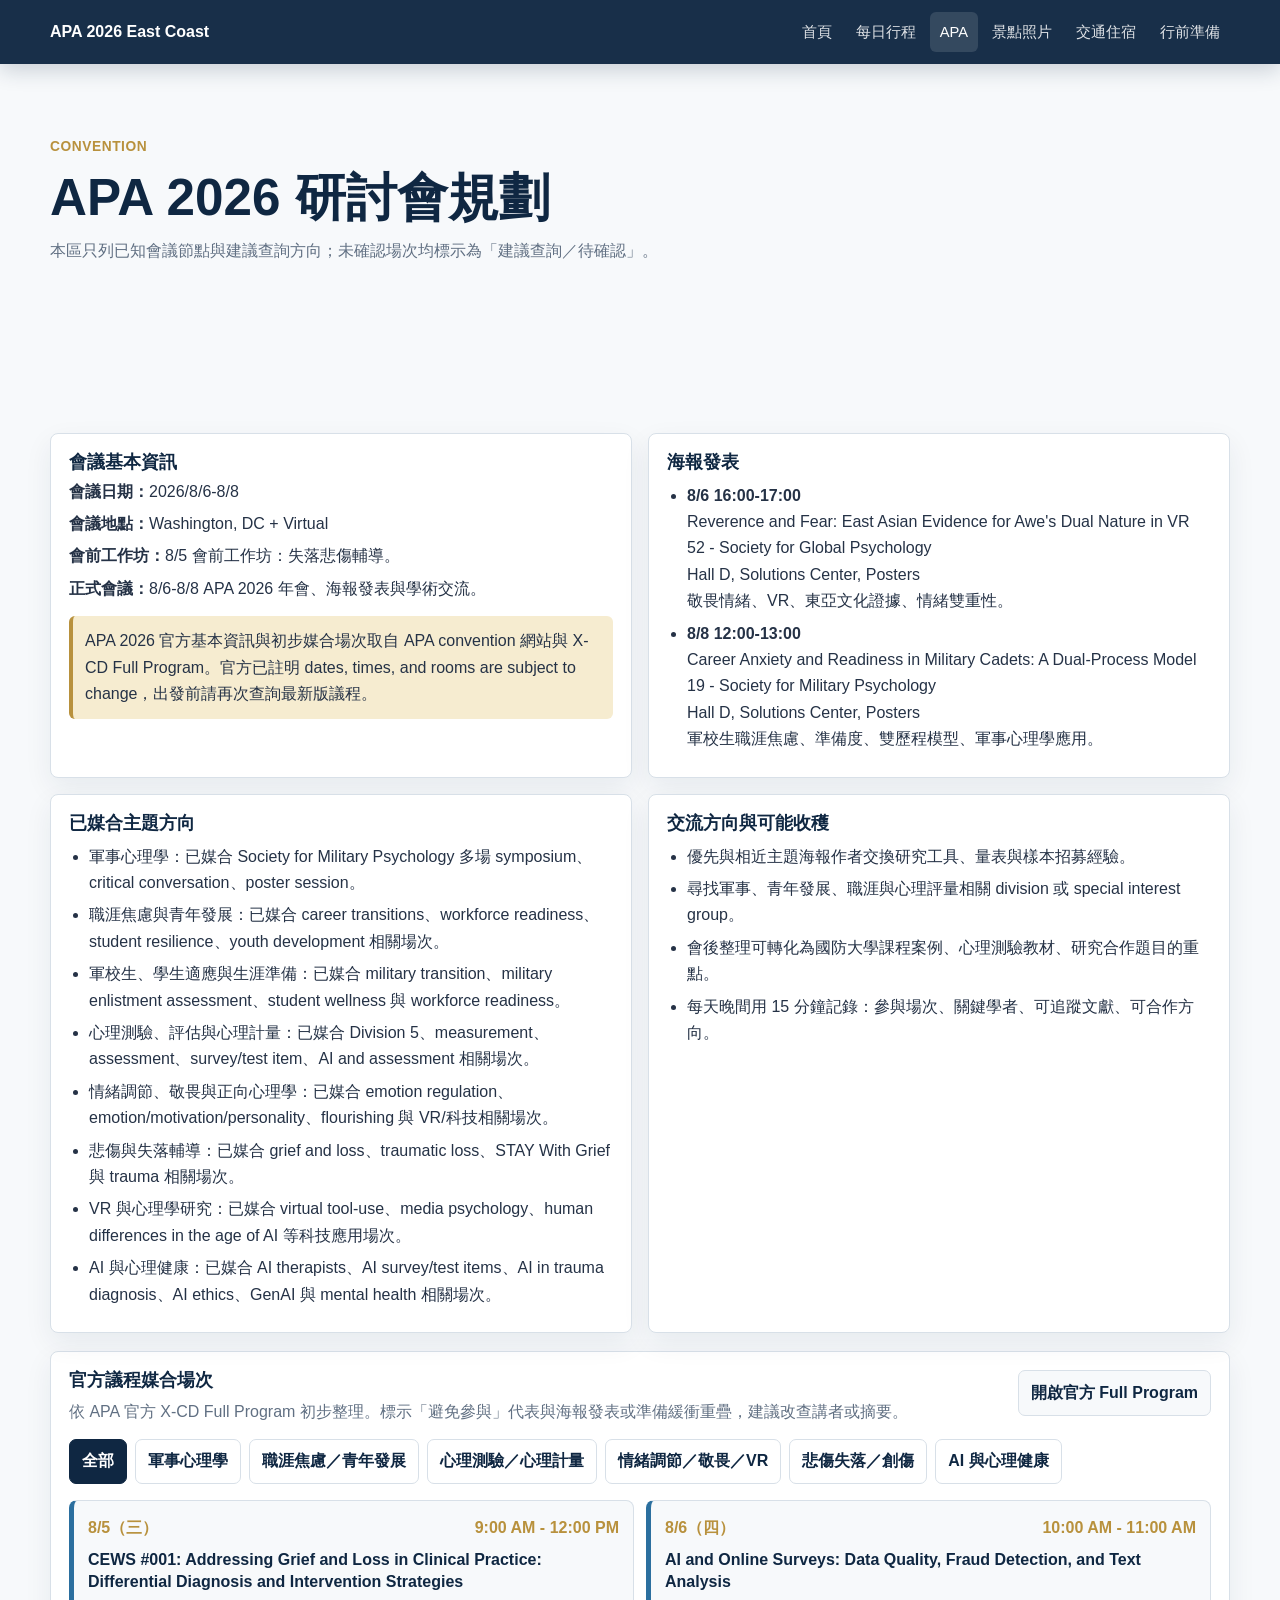
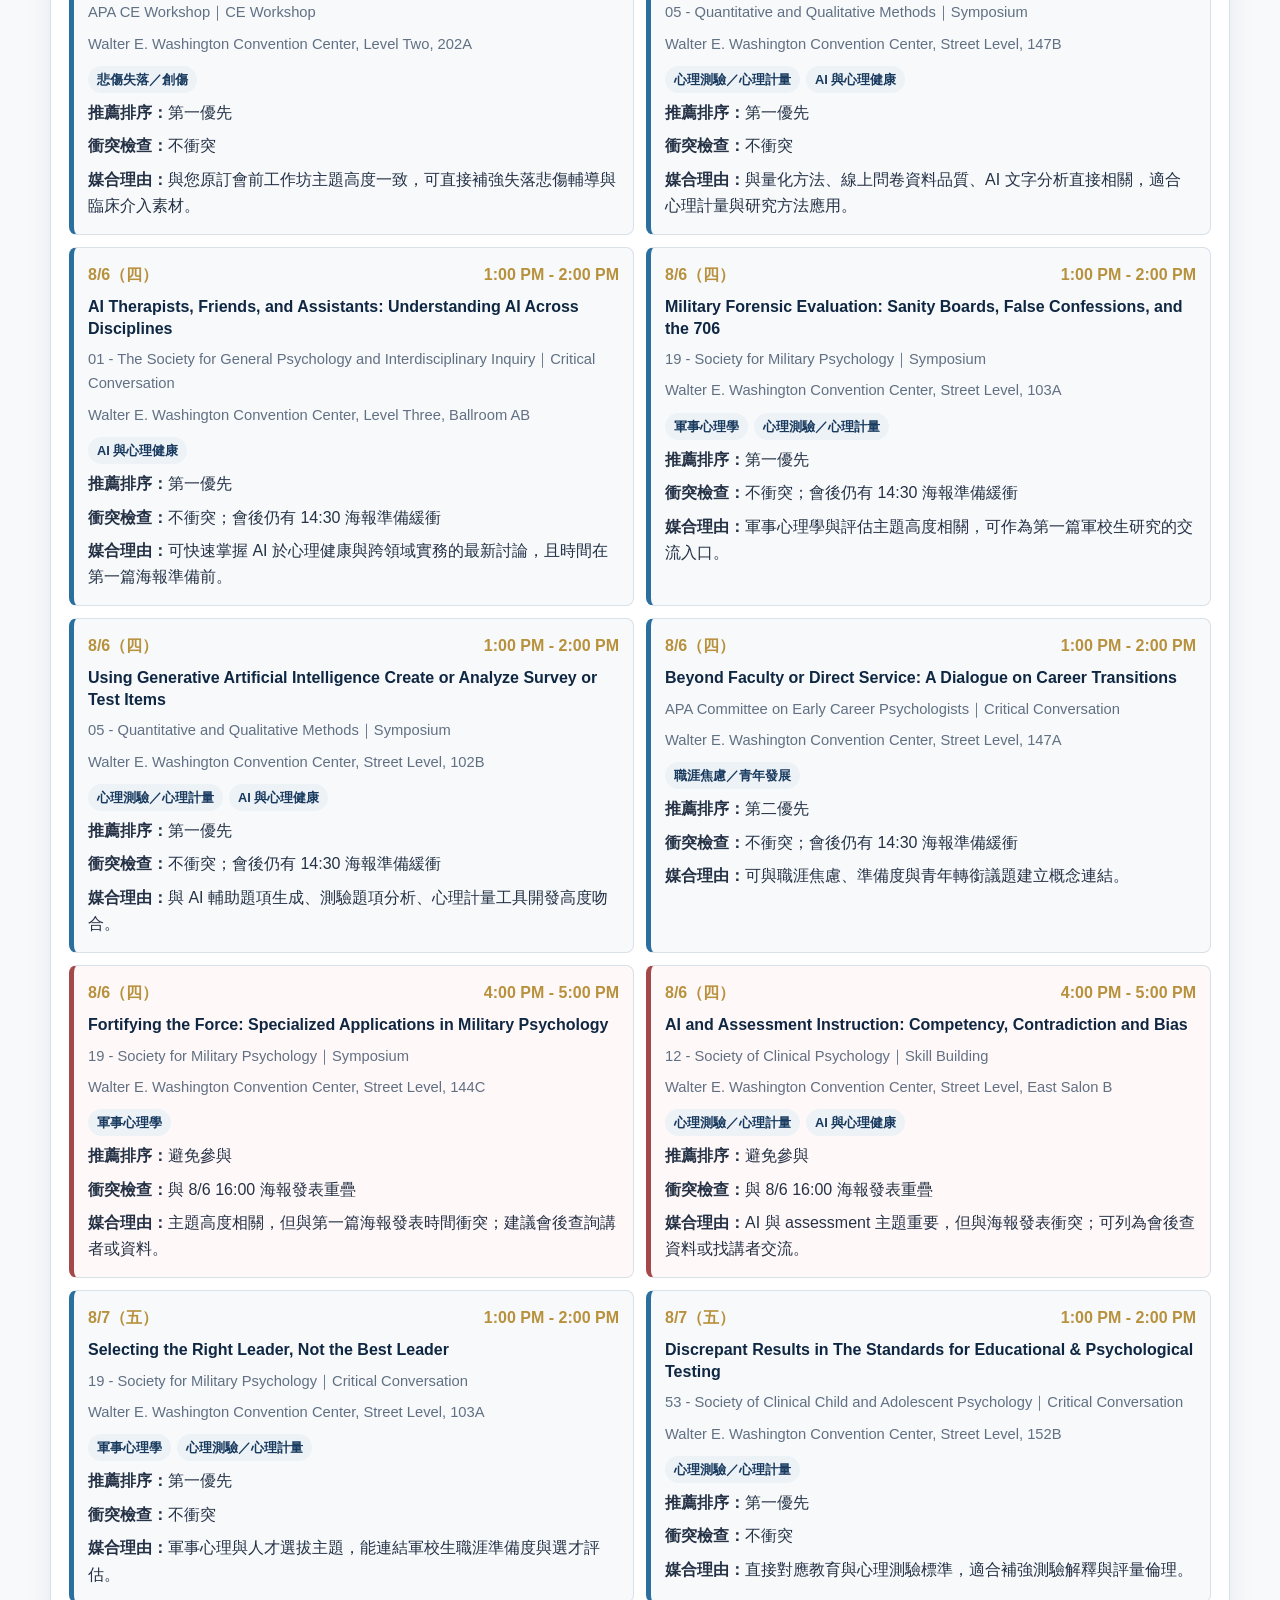
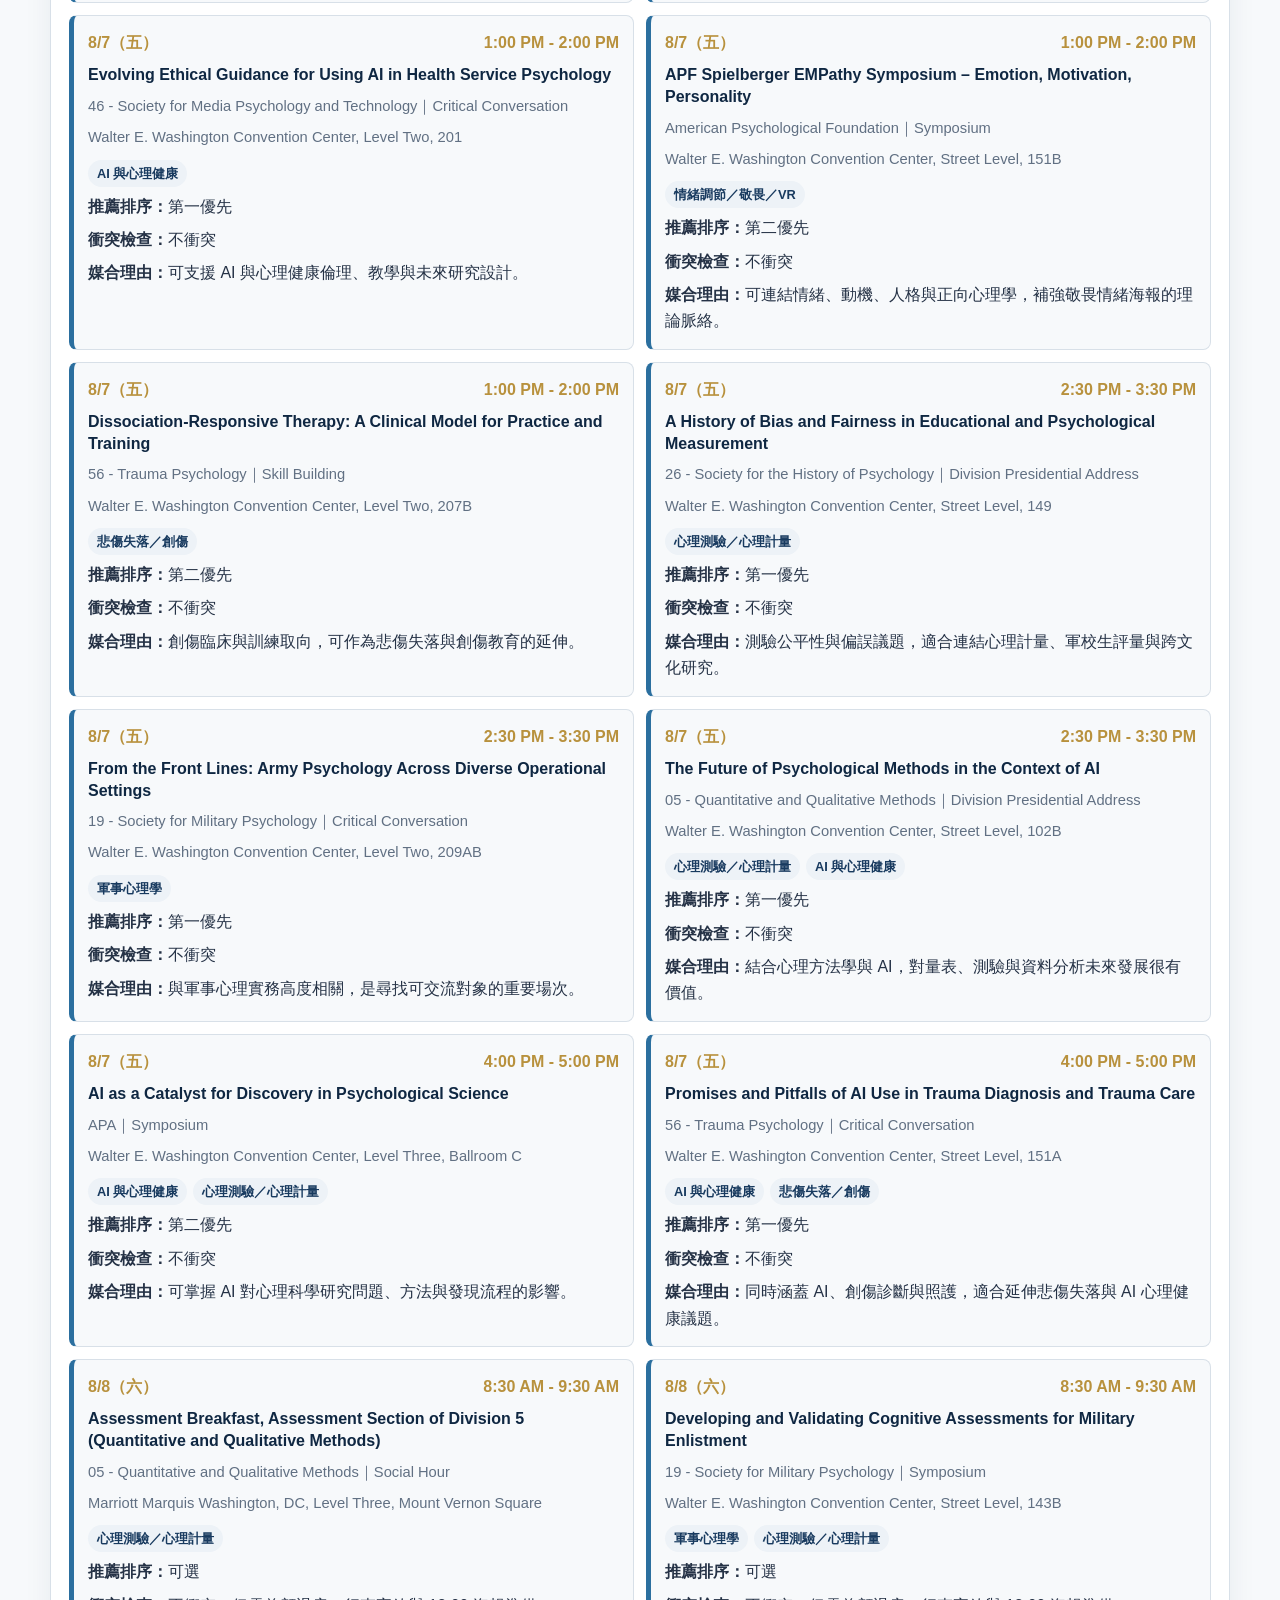
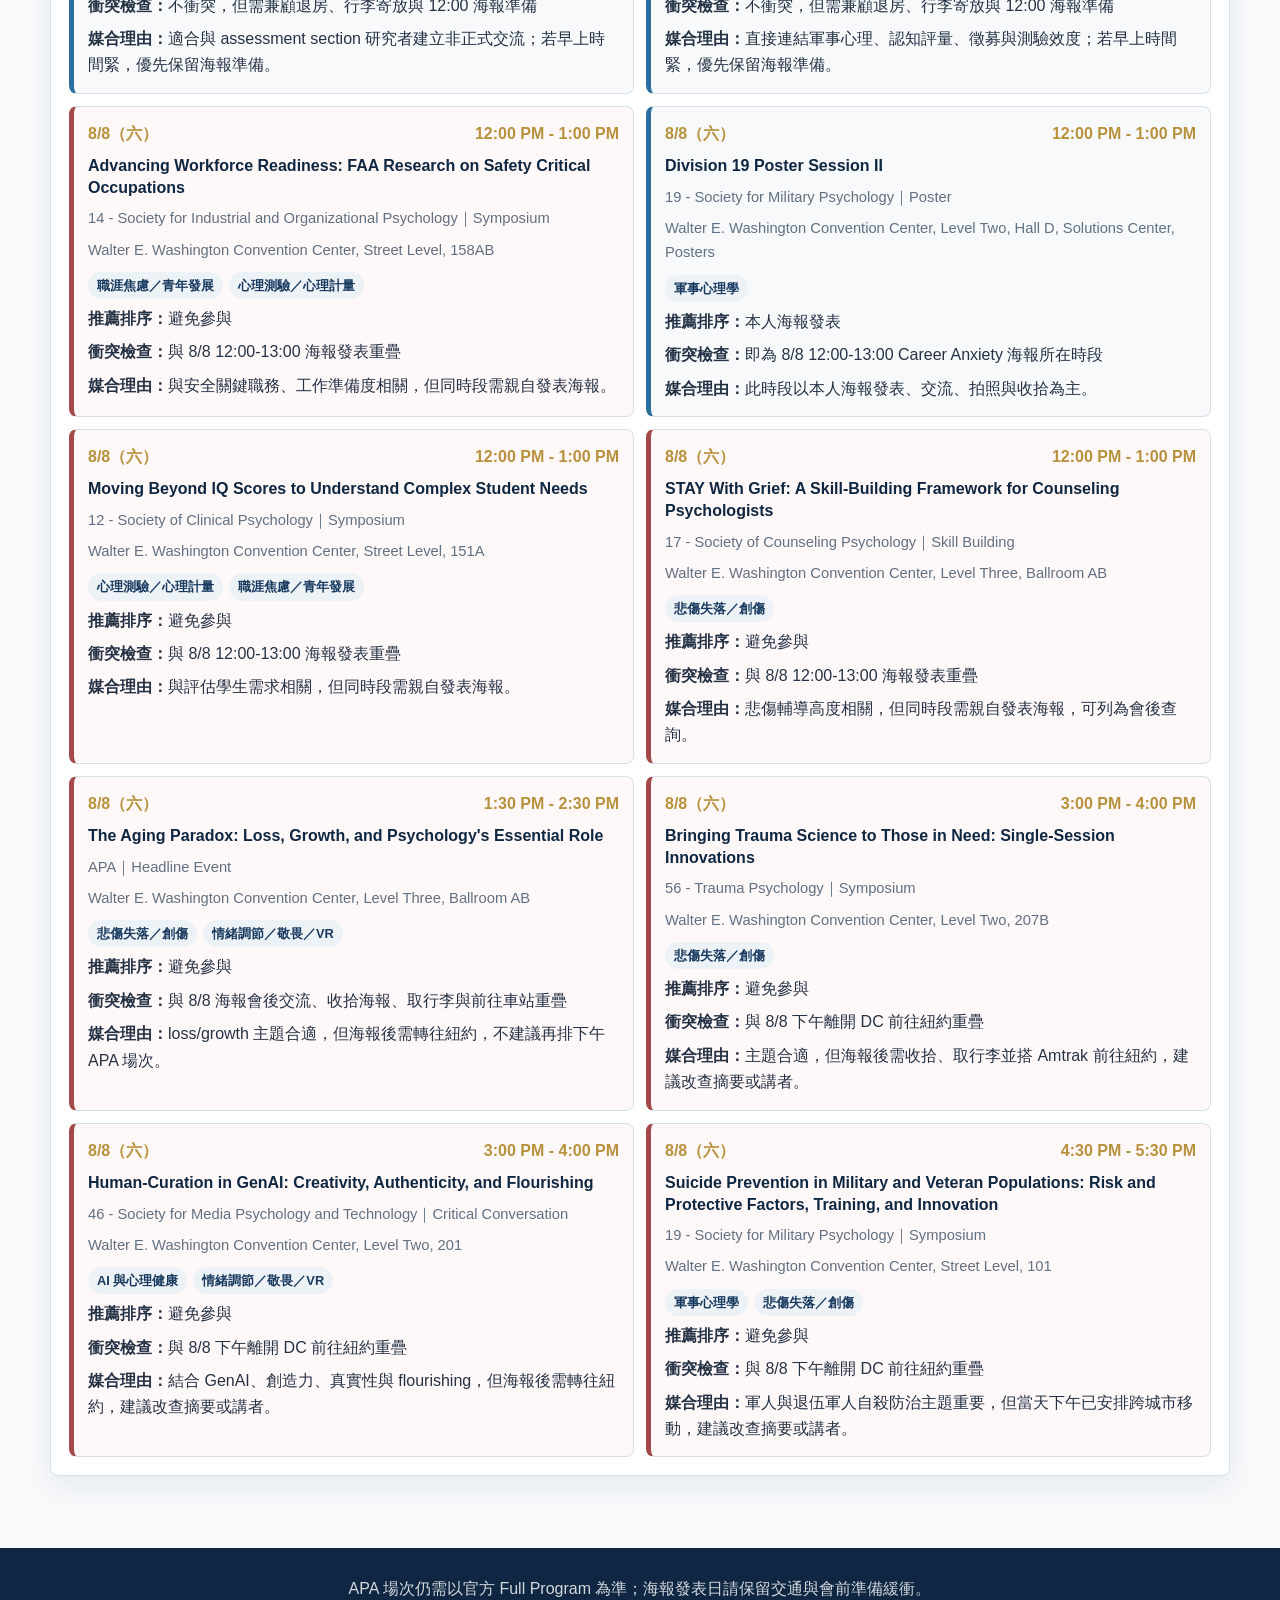
==== apa.html @ 2a353c4f "Add files via upload" ====
<!doctype html>
<html lang="zh-Hant">
<head>
  <meta charset="utf-8">
  <meta name="viewport" content="width=device-width, initial-scale=1">
  <title>APA 研討會｜APA 2026 East Coast</title>
  <meta name="description" content="APA 2026 研討會、海報發表與議程媒合查詢重點。">
  <link rel="stylesheet" href="style.css">
</head>
<body>
  <header class="site-header">
    <nav class="nav" aria-label="主要導覽">
      <a class="brand" href="index.html#top">APA 2026 East Coast</a>
      <button class="nav-toggle" type="button" aria-expanded="false" aria-controls="navLinks">選單</button>
      <div class="nav-links" id="navLinks">
        <a href="index.html">首頁</a>
        <a href="itinerary.html">每日行程</a>
        <a href="apa.html">APA</a>
        <a href="attractions.html">景點照片</a>
        <a href="logistics.html">交通住宿</a>
        <a href="prep.html">行前準備</a>
      </div>
    </nav>
  </header>

  <main id="top">
    <section class="section page-intro" aria-labelledby="apaTitle">
      <div class="section-heading">
        <p class="eyebrow">Convention</p>
        <h1 id="apaTitle">APA 2026 研討會規劃</h1>
        <p>本區只列已知會議節點與建議查詢方向；未確認場次均標示為「建議查詢／待確認」。</p>
      </div>
    </section>
    <section class="section">
      <div id="apaContent"></div>
    </section>
  </main>

  <button class="back-to-top" id="backToTop" type="button" aria-label="返回頂部">Top</button>
  <footer class="footer">
    <p>APA 場次仍需以官方 Full Program 為準；海報發表日請保留交通與會前準備緩衝。</p>
  </footer>
  <script src="script.js"></script>
</body>
</html>
---- style.css ----
:root {
  --navy: #0f2742;
  --navy-2: #183a5f;
  --blue: #2b6f9f;
  --sky: #dff0fb;
  --gold: #b8913d;
  --gold-soft: #f6ecd0;
  --gray-50: #f7f9fb;
  --gray-100: #edf2f7;
  --gray-200: #d8e0e8;
  --gray-500: #617083;
  --gray-700: #344256;
  --gray-800: #253246;
  --white: #ffffff;
  --danger: #a34949;
  --success: #3f7b55;
  --shadow: 0 16px 40px rgba(15, 39, 66, 0.12);
  --radius: 8px;
}

* {
  box-sizing: border-box;
}

html {
  scroll-behavior: smooth;
}

body {
  margin: 0;
  color: var(--gray-800);
  background: var(--gray-50);
  font-family: "Microsoft JhengHei", "PingFang TC", "Noto Sans TC", Arial, sans-serif;
  line-height: 1.65;
}

a {
  color: inherit;
  text-decoration: none;
}

button,
select,
input {
  font: inherit;
}

.site-header {
  position: sticky;
  top: 0;
  z-index: 20;
  background: rgba(15, 39, 66, 0.96);
  color: var(--white);
  box-shadow: 0 6px 22px rgba(15, 39, 66, 0.2);
}

.nav {
  width: min(1180px, calc(100% - 32px));
  min-height: 64px;
  margin: 0 auto;
  display: flex;
  align-items: center;
  justify-content: space-between;
  gap: 20px;
}

.brand {
  font-weight: 800;
  letter-spacing: 0;
  white-space: nowrap;
}

.nav-links {
  display: flex;
  align-items: center;
  gap: 4px;
  flex-wrap: wrap;
  justify-content: flex-end;
}

.nav-links a {
  padding: 8px 10px;
  border-radius: 6px;
  color: rgba(255, 255, 255, 0.86);
  font-size: 0.92rem;
}

.nav-links a:hover,
.nav-links a:focus,
.nav-links a.active {
  background: rgba(255, 255, 255, 0.12);
  color: var(--white);
}

.nav-toggle {
  display: none;
  border: 1px solid rgba(255, 255, 255, 0.35);
  background: transparent;
  color: var(--white);
  border-radius: 6px;
  padding: 7px 12px;
}

.hero {
  min-height: calc(100vh - 64px);
  display: grid;
  grid-template-columns: minmax(0, 1.4fr) minmax(300px, 0.6fr);
  align-items: center;
  gap: 36px;
  width: min(1180px, calc(100% - 32px));
  margin: 0 auto;
  padding: 72px 0 40px;
}

.hero::before {
  content: "";
  position: absolute;
  inset: 64px 0 auto 0;
  height: min(78vh, 760px);
  z-index: -1;
  background:
    linear-gradient(105deg, rgba(15, 39, 66, 0.94), rgba(24, 58, 95, 0.78)),
    url("data:image/svg+xml,%3Csvg xmlns='http://www.w3.org/2000/svg' width='1400' height='760' viewBox='0 0 1400 760'%3E%3Crect width='1400' height='760' fill='%23183a5f'/%3E%3Cg fill='none' stroke='%23dff0fb' stroke-opacity='.22' stroke-width='2'%3E%3Cpath d='M80 620 C260 470 380 520 540 360 S880 170 1040 280 1230 430 1360 310'/%3E%3Cpath d='M0 430 C220 330 390 370 570 240 S920 90 1120 160 1270 260 1400 190'/%3E%3Cpath d='M120 120 H1280 M180 190 H1160 M230 260 H1230 M160 330 H1080 M260 400 H1320'/%3E%3C/g%3E%3Cg fill='%23f6ecd0' fill-opacity='.18'%3E%3Ccircle cx='170' cy='155' r='5'/%3E%3Ccircle cx='520' cy='330' r='6'/%3E%3Ccircle cx='890' cy='190' r='5'/%3E%3Ccircle cx='1180' cy='275' r='6'/%3E%3C/g%3E%3C/svg%3E");
  background-size: cover;
  background-position: center;
}

.hero-content {
  color: var(--white);
}

.eyebrow {
  margin: 0 0 8px;
  color: var(--gold);
  font-weight: 800;
  letter-spacing: 0.04em;
  text-transform: uppercase;
  font-size: 0.86rem;
}

h1,
h2,
h3 {
  margin: 0;
  line-height: 1.2;
  letter-spacing: 0;
}

h1 {
  max-width: 820px;
  font-size: clamp(2.15rem, 5vw, 4.35rem);
}

h2 {
  color: var(--navy);
  font-size: clamp(1.55rem, 2.6vw, 2.3rem);
}

h3 {
  color: var(--navy);
  font-size: 1.1rem;
}

.hero-subtitle {
  max-width: 780px;
  margin: 18px 0 0;
  color: rgba(255, 255, 255, 0.9);
  font-size: 1.12rem;
}

.page-intro {
  padding-top: 76px;
  padding-bottom: 24px;
}

.page-intro h1 {
  color: var(--navy);
  font-size: clamp(2rem, 4vw, 3.5rem);
}

.page-intro .section-heading {
  max-width: 860px;
}

.quick-link-grid {
  display: grid;
  grid-template-columns: repeat(5, minmax(0, 1fr));
  gap: 14px;
}

.quick-link-card {
  display: grid;
  gap: 8px;
  min-height: 190px;
  border: 1px solid var(--gray-200);
  border-radius: var(--radius);
  background: var(--white);
  padding: 20px;
  box-shadow: 0 10px 28px rgba(15, 39, 66, 0.07);
}

.quick-link-card:hover,
.quick-link-card:focus {
  border-color: rgba(184, 145, 61, 0.7);
  box-shadow: var(--shadow);
}

.quick-link-card span {
  color: var(--gold);
  font-weight: 900;
}

.quick-link-card strong {
  color: var(--navy);
  font-size: 1.08rem;
}

.quick-link-card p {
  margin: 0;
  color: var(--gray-500);
}

.hero-actions {
  display: flex;
  gap: 12px;
  margin-top: 28px;
  flex-wrap: wrap;
}

.button {
  border: 0;
  border-radius: 7px;
  padding: 11px 16px;
  cursor: pointer;
  display: inline-flex;
  align-items: center;
  justify-content: center;
  min-height: 44px;
  font-weight: 800;
  transition: transform 0.18s ease, box-shadow 0.18s ease, background 0.18s ease;
}

.button:hover,
.button:focus,
.mode-button:hover,
.filter-chip:hover {
  transform: translateY(-1px);
}

.button.primary {
  background: var(--gold);
  color: var(--navy);
  box-shadow: 0 10px 24px rgba(184, 145, 61, 0.32);
}

.button.secondary {
  background: rgba(255, 255, 255, 0.14);
  color: var(--white);
  border: 1px solid rgba(255, 255, 255, 0.36);
}

.button.secondary.small {
  background: var(--white);
  color: var(--navy);
  border-color: var(--gray-200);
  min-height: 40px;
  padding: 8px 12px;
}

.hero-panel {
  background: rgba(255, 255, 255, 0.94);
  border: 1px solid rgba(255, 255, 255, 0.8);
  border-radius: var(--radius);
  box-shadow: var(--shadow);
  padding: 22px;
  display: grid;
  gap: 14px;
}

.hero-meta {
  border-left: 4px solid var(--gold);
  padding: 10px 0 10px 14px;
  background: var(--gray-50);
}

.hero-meta span {
  display: block;
  color: var(--gray-500);
  font-size: 0.9rem;
}

.hero-meta strong {
  display: block;
  color: var(--navy);
  margin-top: 2px;
}

.section {
  width: min(1180px, calc(100% - 32px));
  margin: 0 auto;
  padding: 72px 0;
}

.summary-section {
  padding-top: 44px;
}

.section-heading {
  margin-bottom: 24px;
}

.section-heading p:not(.eyebrow) {
  max-width: 780px;
  margin: 10px 0 0;
  color: var(--gray-500);
}

.summary-grid,
.info-grid,
.day-grid {
  display: grid;
  grid-template-columns: repeat(3, minmax(0, 1fr));
  gap: 16px;
}

.summary-card,
.info-card,
.day-card,
.logistics-card,
.apa-card,
.reminder-card,
.checklist-toolbar {
  background: var(--white);
  border: 1px solid var(--gray-200);
  border-radius: var(--radius);
  box-shadow: 0 10px 28px rgba(15, 39, 66, 0.07);
}

.summary-card,
.info-card,
.logistics-card,
.apa-card {
  padding: 18px;
}

.summary-card {
  border-top: 4px solid var(--blue);
}

.summary-card strong {
  display: block;
  color: var(--navy);
  font-size: 1.08rem;
  margin-bottom: 8px;
}

.summary-card p,
.info-card p,
.logistics-card p,
.apa-card p {
  margin: 6px 0 0;
}

.timeline {
  display: grid;
  gap: 10px;
}

.timeline-item {
  display: grid;
  grid-template-columns: 110px 1fr auto;
  gap: 14px;
  align-items: center;
  padding: 14px 16px;
  background: var(--white);
  border: 1px solid var(--gray-200);
  border-left: 5px solid var(--blue);
  border-radius: var(--radius);
  cursor: pointer;
}

.timeline-item:hover,
.timeline-item:focus {
  border-left-color: var(--gold);
  box-shadow: 0 10px 24px rgba(15, 39, 66, 0.08);
}

.timeline-date {
  color: var(--navy);
  font-weight: 900;
}

.timeline-city {
  color: var(--gray-500);
}

.tag-row {
  display: flex;
  gap: 6px;
  flex-wrap: wrap;
  margin-top: 10px;
}

.tag {
  display: inline-flex;
  align-items: center;
  border-radius: 999px;
  padding: 3px 9px;
  background: var(--gray-100);
  color: var(--navy-2);
  font-size: 0.8rem;
  font-weight: 800;
  white-space: nowrap;
}

.tag.apa,
.tag.poster {
  background: var(--sky);
  color: var(--navy);
}

.tag.travel,
.tag.family {
  background: var(--gold-soft);
  color: #654d15;
}

.tag.backup {
  background: #f4e4e4;
  color: var(--danger);
}

.controls {
  display: grid;
  grid-template-columns: 180px 220px 1fr;
  gap: 14px;
  align-items: end;
  margin-bottom: 16px;
}

.control-group label {
  display: block;
  margin-bottom: 6px;
  color: var(--navy);
  font-weight: 800;
}

select {
  width: 100%;
  min-height: 44px;
  border: 1px solid var(--gray-200);
  border-radius: 7px;
  padding: 8px 10px;
  background: var(--white);
  color: var(--gray-800);
}

.mode-switch {
  display: flex;
  justify-content: flex-end;
  gap: 8px;
  flex-wrap: wrap;
}

.mode-button,
.filter-chip {
  min-height: 42px;
  border-radius: 7px;
  border: 1px solid var(--gray-200);
  background: var(--white);
  color: var(--navy);
  padding: 8px 12px;
  cursor: pointer;
  font-weight: 800;
}

.mode-button.active,
.filter-chip.active {
  background: var(--navy);
  color: var(--white);
  border-color: var(--navy);
}

.reminder-card {
  padding: 16px 18px;
  margin-bottom: 18px;
  border-left: 5px solid var(--gold);
}

.day-card {
  overflow: hidden;
}

.day-card.priority-apa {
  border-top: 4px solid var(--blue);
}

.day-card.priority-travel {
  border-top: 4px solid var(--gold);
}

.day-card.hidden {
  display: none;
}

.day-header {
  width: 100%;
  border: 0;
  background: var(--white);
  text-align: left;
  padding: 18px;
  cursor: pointer;
}

.day-title-row {
  display: flex;
  justify-content: space-between;
  gap: 12px;
  align-items: flex-start;
}

.day-date {
  color: var(--gold);
  font-weight: 900;
  font-size: 0.95rem;
}

.day-city {
  color: var(--gray-500);
  font-size: 0.92rem;
  margin-top: 4px;
}

.expand-icon {
  color: var(--navy);
  font-weight: 900;
  min-width: 32px;
  min-height: 32px;
  border-radius: 999px;
  background: var(--gray-100);
  display: inline-flex;
  align-items: center;
  justify-content: center;
}

.day-detail {
  display: none;
  border-top: 1px solid var(--gray-200);
  padding: 0 18px 18px;
}

.day-card.open .day-detail {
  display: block;
}

.detail-grid {
  display: grid;
  grid-template-columns: repeat(2, minmax(0, 1fr));
  gap: 12px;
  margin-top: 16px;
}

.detail-box {
  background: var(--gray-50);
  border: 1px solid var(--gray-100);
  border-radius: var(--radius);
  padding: 12px;
}

.detail-box strong {
  display: block;
  color: var(--navy);
  margin-bottom: 4px;
}

.detail-box.full {
  grid-column: 1 / -1;
}

.apa-layout {
  display: grid;
  grid-template-columns: 1fr 1fr;
  gap: 16px;
}

.poster-list,
.plain-list {
  margin: 10px 0 0;
  padding-left: 20px;
}

.poster-list li,
.plain-list li {
  margin: 6px 0;
}

.notice {
  margin-top: 14px;
  padding: 12px;
  background: var(--gold-soft);
  border-left: 4px solid var(--gold);
  border-radius: 6px;
}

.apa-matcher {
  margin-top: 18px;
  background: var(--white);
  border: 1px solid var(--gray-200);
  border-radius: var(--radius);
  box-shadow: 0 10px 28px rgba(15, 39, 66, 0.07);
  padding: 18px;
}

.matcher-heading {
  display: flex;
  justify-content: space-between;
  gap: 16px;
  align-items: flex-start;
  margin-bottom: 14px;
}

.matcher-heading p {
  margin: 8px 0 0;
  color: var(--gray-500);
}

.source-link {
  flex: 0 0 auto;
  border: 1px solid var(--gray-200);
  border-radius: 7px;
  padding: 9px 12px;
  color: var(--navy);
  font-weight: 800;
  background: var(--gray-50);
}

.attraction-links {
  display: flex;
  flex-wrap: wrap;
  gap: 8px;
  margin-top: 14px;
}

.attraction-links .source-link {
  display: inline-flex;
  align-items: center;
  justify-content: center;
}

.ticket-note {
  border: 1px solid rgba(184, 134, 11, 0.26);
  border-radius: 7px;
  background: #fff8e5;
  color: var(--gray-700);
  margin-top: 10px;
  padding: 10px 12px;
}

.photo-guide-layout {
  display: grid;
  grid-template-columns: minmax(0, 1.35fr) minmax(280px, 0.65fr);
  gap: 18px;
  align-items: stretch;
}

.photo-guide-viewer {
  position: relative;
  min-height: 420px;
  margin: 0;
  overflow: hidden;
  border-radius: var(--radius);
  border: 1px solid rgba(15, 39, 66, 0.18);
  box-shadow: var(--shadow);
  background: var(--navy);
}

.photo-guide-viewer img {
  width: 100%;
  height: 100%;
  min-height: 420px;
  display: block;
  object-fit: cover;
}

.photo-guide-overlay {
  position: absolute;
  left: 20px;
  right: 20px;
  bottom: 20px;
  color: var(--white);
  text-shadow: 0 2px 12px rgba(0, 0, 0, 0.32);
  z-index: 1;
}

.photo-guide-overlay::before {
  content: "";
  position: absolute;
  inset: -24px;
  z-index: -1;
  background: linear-gradient(180deg, transparent, rgba(15, 39, 66, 0.72));
}

.photo-guide-overlay span,
.photo-guide-overlay small {
  display: block;
}

.photo-guide-overlay span {
  color: var(--gold-soft);
  font-weight: 900;
}

.photo-guide-overlay strong {
  display: block;
  font-size: clamp(1.35rem, 3vw, 2.4rem);
  line-height: 1.2;
  margin: 4px 0 8px;
}

.photo-guide-overlay small {
  max-width: 520px;
  color: rgba(255, 255, 255, 0.86);
}

.photo-guide-panel {
  display: grid;
  gap: 12px;
}

.photo-guide-groups {
  display: flex;
  flex-wrap: wrap;
  gap: 10px;
  margin-bottom: 16px;
}

.photo-guide-actions {
  display: grid;
  gap: 10px;
  max-height: 420px;
  overflow: auto;
  padding-right: 4px;
}

.photo-guide-tab {
  width: 100%;
  border: 1px solid var(--gray-200);
  border-left: 5px solid var(--blue);
  border-radius: var(--radius);
  background: var(--white);
  color: var(--gray-800);
  cursor: pointer;
  padding: 13px 14px;
  text-align: left;
}

.photo-guide-tab:hover,
.photo-guide-tab:focus,
.photo-guide-tab.active {
  border-left-color: var(--gold);
  box-shadow: 0 10px 24px rgba(15, 39, 66, 0.08);
}

.photo-guide-tab.active {
  background: var(--gold-soft);
}

.photo-guide-tab span,
.photo-guide-tab strong {
  display: block;
}

.photo-guide-tab span {
  color: var(--gray-500);
  font-size: 0.86rem;
  font-weight: 800;
}

.photo-guide-tab strong {
  color: var(--navy);
  margin-top: 2px;
}

.photo-guide-detail {
  background: var(--white);
  border: 1px solid var(--gray-200);
  border-radius: var(--radius);
  padding: 18px;
  box-shadow: 0 10px 28px rgba(15, 39, 66, 0.07);
}

.photo-guide-detail h3 {
  margin-bottom: 10px;
}

.apa-topic-filter {
  display: flex;
  flex-wrap: wrap;
  gap: 8px;
  margin-bottom: 16px;
}

.session-grid {
  display: grid;
  grid-template-columns: repeat(2, minmax(0, 1fr));
  gap: 12px;
}

.session-card {
  border: 1px solid var(--gray-200);
  border-left: 5px solid var(--blue);
  border-radius: var(--radius);
  background: var(--gray-50);
  padding: 14px;
}

.session-card.avoid {
  border-left-color: var(--danger);
  background: #fff8f8;
}

.session-card.hidden {
  display: none;
}

.session-topline {
  display: flex;
  justify-content: space-between;
  gap: 12px;
  color: var(--gold);
  font-weight: 900;
}

.session-card h4 {
  margin: 8px 0;
  color: var(--navy);
  line-height: 1.35;
  font-size: 1rem;
}

.session-card p {
  margin: 7px 0 0;
}

.session-meta,
.session-location {
  color: var(--gray-500);
  font-size: 0.92rem;
}

.split-layout {
  display: grid;
  grid-template-columns: 1.1fr 0.9fr;
  gap: 18px;
}

.stack {
  display: grid;
  gap: 12px;
  margin-top: 12px;
}

.meta-line {
  display: grid;
  grid-template-columns: 110px 1fr;
  gap: 8px;
  margin-top: 8px;
}

.meta-line span {
  color: var(--gray-500);
  font-weight: 800;
}

.checklist-toolbar {
  padding: 16px;
  display: flex;
  align-items: center;
  justify-content: space-between;
  gap: 16px;
  margin-bottom: 16px;
}

.progress-wrap {
  flex: 1;
}

.progress-text {
  font-weight: 900;
  color: var(--navy);
  margin-bottom: 8px;
}

.progress-track {
  height: 10px;
  background: var(--gray-100);
  border-radius: 999px;
  overflow: hidden;
}

.progress-bar {
  height: 100%;
  width: 0;
  background: linear-gradient(90deg, var(--blue), var(--gold));
  transition: width 0.2s ease;
}

.checklist {
  display: grid;
  grid-template-columns: repeat(2, minmax(0, 1fr));
  gap: 10px;
}

.check-item {
  display: flex;
  align-items: flex-start;
  gap: 10px;
  padding: 13px 14px;
  background: var(--white);
  border: 1px solid var(--gray-200);
  border-radius: var(--radius);
}

.check-item input {
  width: 20px;
  height: 20px;
  margin-top: 3px;
  accent-color: var(--blue);
  flex: 0 0 auto;
}

.check-item.done {
  background: #f2f8f4;
  color: #365f44;
}

.accordion {
  display: grid;
  gap: 10px;
}

.accordion-item {
  background: var(--white);
  border: 1px solid var(--gray-200);
  border-radius: var(--radius);
  overflow: hidden;
}

.accordion-button {
  width: 100%;
  border: 0;
  background: var(--white);
  color: var(--navy);
  display: flex;
  justify-content: space-between;
  gap: 16px;
  align-items: center;
  padding: 16px;
  cursor: pointer;
  text-align: left;
  font-weight: 900;
}

.accordion-panel {
  display: none;
  padding: 0 16px 16px;
  border-top: 1px solid var(--gray-200);
}

.accordion-item.open .accordion-panel {
  display: grid;
  gap: 10px;
}

.risk-grid {
  display: grid;
  grid-template-columns: repeat(2, minmax(0, 1fr));
  gap: 10px;
  margin-top: 12px;
}

.risk-box {
  background: var(--gray-50);
  border-radius: 7px;
  padding: 12px;
}

.risk-box strong {
  display: block;
  color: var(--navy);
  margin-bottom: 4px;
}

.back-to-top {
  position: fixed;
  right: 18px;
  bottom: 18px;
  z-index: 18;
  border: 0;
  border-radius: 999px;
  background: var(--navy);
  color: var(--white);
  width: 52px;
  height: 52px;
  cursor: pointer;
  box-shadow: var(--shadow);
  opacity: 0;
  pointer-events: none;
  transition: opacity 0.18s ease;
  font-weight: 900;
}

.back-to-top.visible {
  opacity: 1;
  pointer-events: auto;
}

.footer {
  background: var(--navy);
  color: rgba(255, 255, 255, 0.82);
  padding: 28px 16px;
  text-align: center;
}

.footer p {
  margin: 0 auto;
  max-width: 880px;
}

@media (max-width: 920px) {
  .nav {
    align-items: flex-start;
    padding: 14px 0;
    min-height: auto;
  }

  .nav-toggle {
    display: inline-flex;
  }

  .nav-links {
    display: none;
    position: absolute;
    left: 16px;
    right: 16px;
    top: 58px;
    background: var(--navy);
    border: 1px solid rgba(255, 255, 255, 0.14);
    border-radius: var(--radius);
    padding: 10px;
    box-shadow: var(--shadow);
  }

  .nav-links.open {
    display: grid;
    grid-template-columns: repeat(2, 1fr);
  }

  .hero {
    min-height: auto;
    grid-template-columns: 1fr;
    padding-top: 56px;
  }

  .hero::before {
    height: 720px;
  }

  .summary-grid,
  .quick-link-grid,
  .info-grid,
  .day-grid,
  .apa-layout,
  .session-grid,
  .photo-guide-layout,
  .split-layout {
    grid-template-columns: 1fr;
  }

  .controls {
    grid-template-columns: 1fr;
  }

  .mode-switch {
    justify-content: flex-start;
  }
}

@media (max-width: 640px) {
  .section {
    width: min(100% - 24px, 1180px);
    padding: 48px 0;
  }

  .hero {
    width: min(100% - 24px, 1180px);
    padding-bottom: 28px;
  }

  .hero-actions,
  .mode-switch,
  .matcher-heading,
  .checklist-toolbar {
    flex-direction: column;
    align-items: stretch;
  }

  .button,
  .mode-button {
    width: 100%;
  }

  .attraction-links {
    flex-direction: column;
  }

  .attraction-links .source-link {
    width: 100%;
  }

  .photo-guide-viewer,
  .photo-guide-viewer img {
    min-height: 320px;
  }

  .photo-guide-actions {
    grid-template-columns: 1fr;
    max-height: none;
    overflow: visible;
    padding-right: 0;
  }

  .timeline-item {
    grid-template-columns: 1fr;
    gap: 6px;
  }

  .timeline-item .tag-row {
    margin-top: 4px;
  }

  .detail-grid,
  .checklist,
  .risk-grid {
    grid-template-columns: 1fr;
  }

  .meta-line {
    grid-template-columns: 1fr;
    gap: 2px;
  }

  .nav-links.open {
    grid-template-columns: 1fr;
  }
}
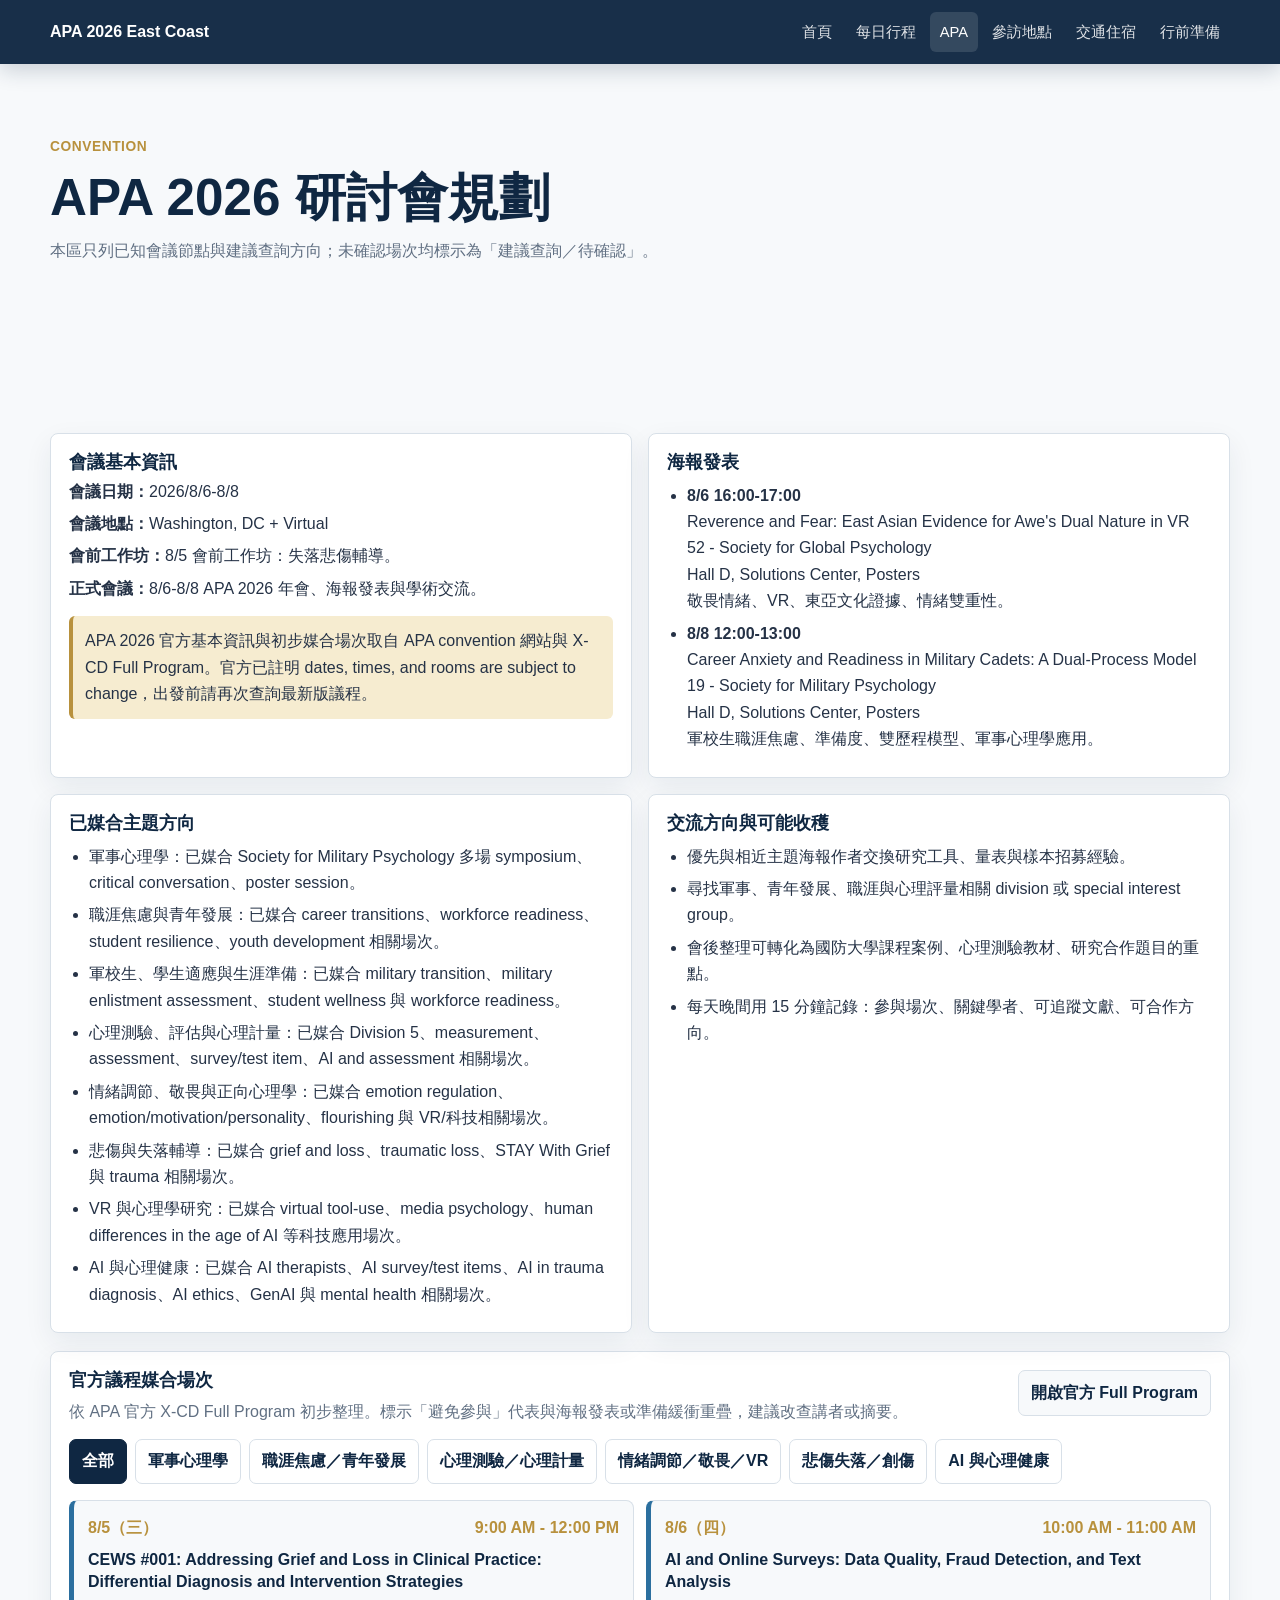
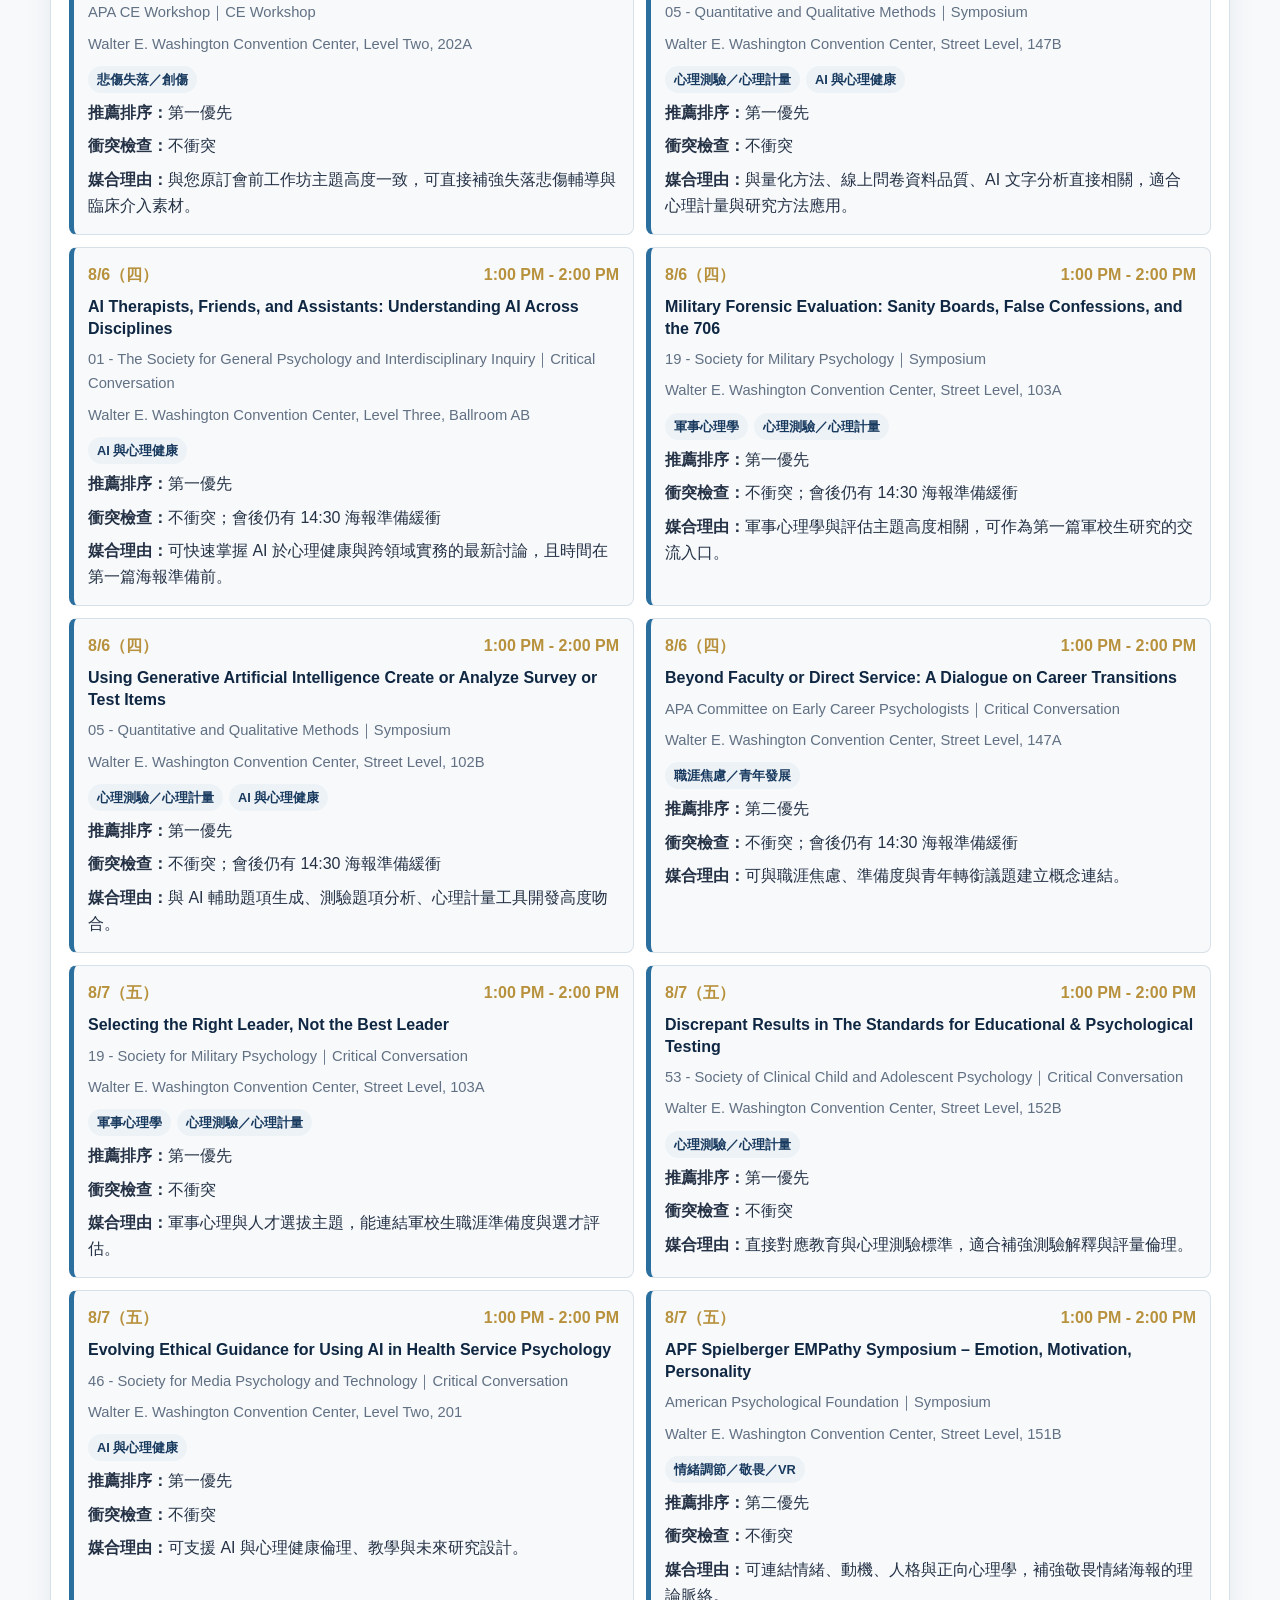
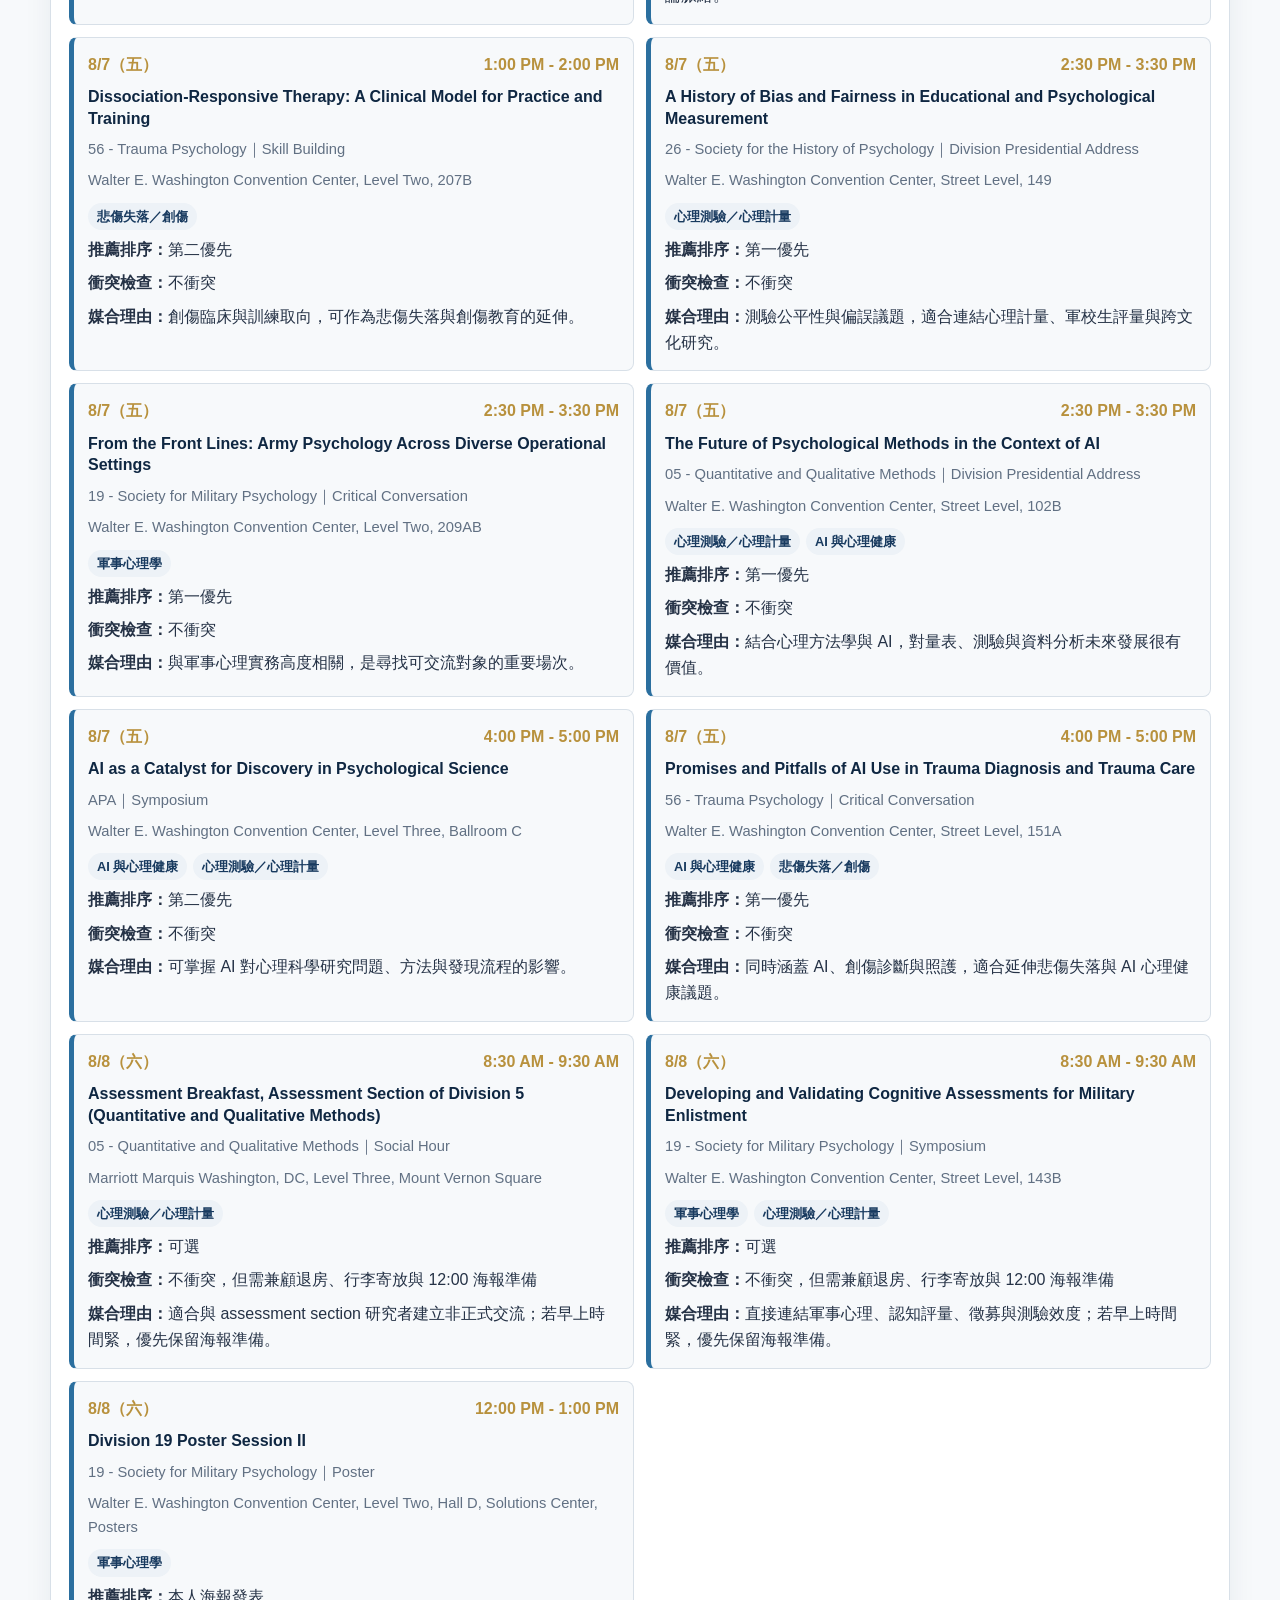
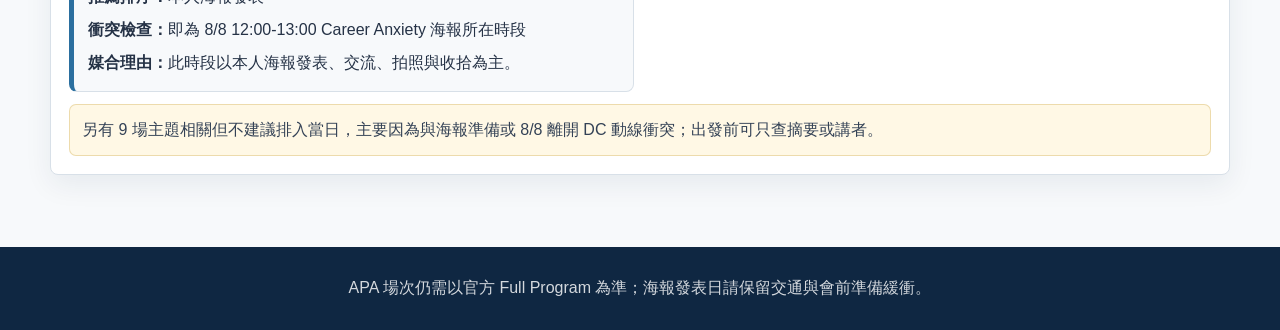
==== commit 55b571fa: "Add files via upload" ====
--- a/apa.html
+++ b/apa.html
@@ -16,7 +16,7 @@
         <a href="index.html">首頁</a>
         <a href="itinerary.html">每日行程</a>
         <a href="apa.html">APA</a>
-        <a href="attractions.html">景點照片</a>
+        <a href="attractions.html">參訪地點</a>
         <a href="logistics.html">交通住宿</a>
         <a href="prep.html">行前準備</a>
       </div>
--- a/style.css
+++ b/style.css
@@ -577,6 +577,42 @@
   grid-column: 1 / -1;
 }
 
+.route-box {
+  background: #f8fbff;
+}
+
+.route-list {
+  display: grid;
+  gap: 10px;
+  margin-top: 8px;
+}
+
+.route-item {
+  display: grid;
+  grid-template-columns: minmax(0, 1fr) auto;
+  gap: 12px;
+  align-items: center;
+  border: 1px solid var(--gray-200);
+  border-radius: 7px;
+  background: var(--white);
+  padding: 12px;
+}
+
+.route-path {
+  display: block;
+  color: var(--navy);
+  font-weight: 900;
+}
+
+.route-item p {
+  margin: 4px 0;
+  color: var(--gray-800);
+}
+
+.route-item small {
+  color: var(--gray-500);
+}
+
 .apa-layout {
   display: grid;
   grid-template-columns: 1fr 1fr;
@@ -632,6 +668,12 @@
   color: var(--navy);
   font-weight: 800;
   background: var(--gray-50);
+}
+
+.map-link {
+  border-color: rgba(37, 99, 235, 0.28);
+  background: #eef6ff;
+  color: #17426f;
 }
 
 .attraction-links {
@@ -821,6 +863,16 @@
 
 .session-card.hidden {
   display: none;
+}
+
+.avoid-summary {
+  grid-column: 1 / -1;
+  border: 1px solid rgba(184, 134, 11, 0.26);
+  border-radius: 7px;
+  background: #fff8e5;
+  color: var(--gray-700);
+  margin: 0;
+  padding: 12px;
 }
 
 .session-topline {
@@ -1145,6 +1197,14 @@
     grid-template-columns: 1fr;
   }
 
+  .route-item {
+    grid-template-columns: 1fr;
+  }
+
+  .route-item .source-link {
+    width: 100%;
+  }
+
   .meta-line {
     grid-template-columns: 1fr;
     gap: 2px;
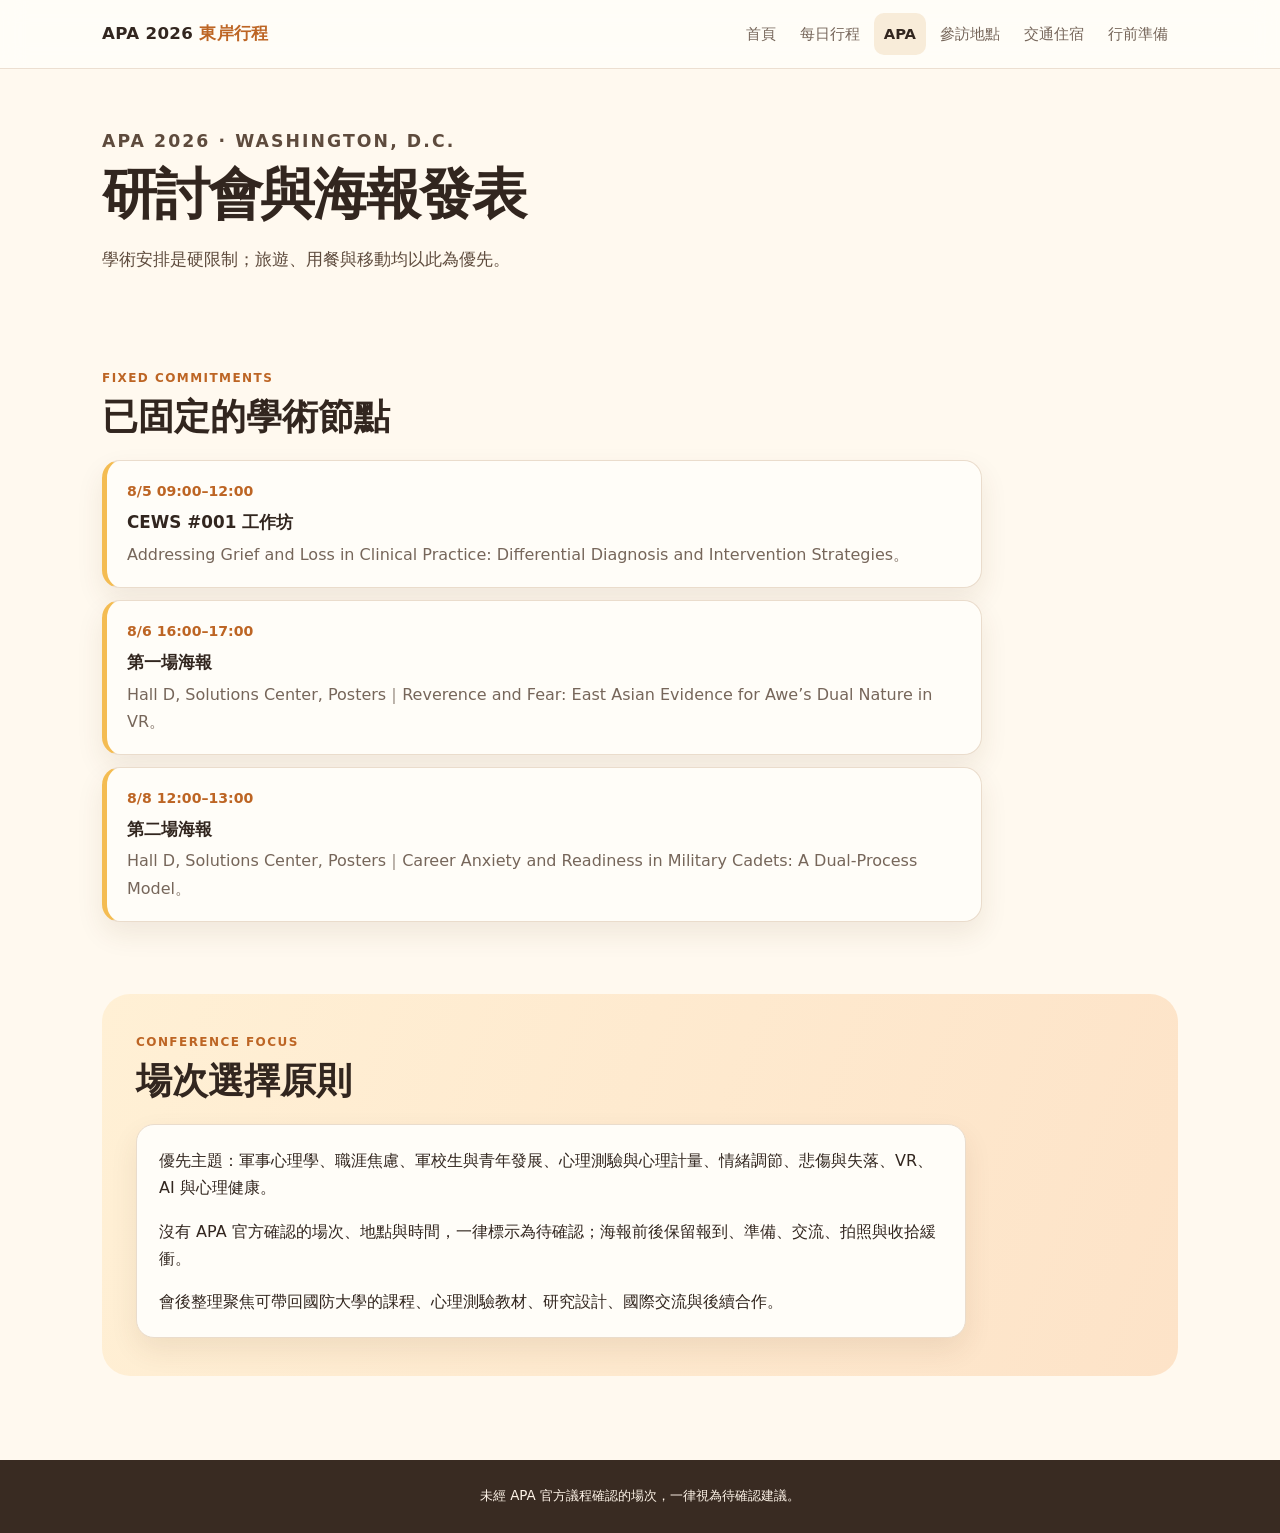
==== commit 7b71f8ff: "Add files via upload" ====
--- a/apa.html
+++ b/apa.html
@@ -1,45 +1,3 @@
-<!doctype html>
-<html lang="zh-Hant">
-<head>
-  <meta charset="utf-8">
-  <meta name="viewport" content="width=device-width, initial-scale=1">
-  <title>APA 研討會｜APA 2026 East Coast</title>
-  <meta name="description" content="APA 2026 研討會、海報發表與議程媒合查詢重點。">
-  <link rel="stylesheet" href="style.css">
-</head>
-<body>
-  <header class="site-header">
-    <nav class="nav" aria-label="主要導覽">
-      <a class="brand" href="index.html#top">APA 2026 East Coast</a>
-      <button class="nav-toggle" type="button" aria-expanded="false" aria-controls="navLinks">選單</button>
-      <div class="nav-links" id="navLinks">
-        <a href="index.html">首頁</a>
-        <a href="itinerary.html">每日行程</a>
-        <a href="apa.html">APA</a>
-        <a href="attractions.html">參訪地點</a>
-        <a href="logistics.html">交通住宿</a>
-        <a href="prep.html">行前準備</a>
-      </div>
-    </nav>
-  </header>
-
-  <main id="top">
-    <section class="section page-intro" aria-labelledby="apaTitle">
-      <div class="section-heading">
-        <p class="eyebrow">Convention</p>
-        <h1 id="apaTitle">APA 2026 研討會規劃</h1>
-        <p>本區只列已知會議節點與建議查詢方向；未確認場次均標示為「建議查詢／待確認」。</p>
-      </div>
-    </section>
-    <section class="section">
-      <div id="apaContent"></div>
-    </section>
-  </main>
-
-  <button class="back-to-top" id="backToTop" type="button" aria-label="返回頂部">Top</button>
-  <footer class="footer">
-    <p>APA 場次仍需以官方 Full Program 為準；海報發表日請保留交通與會前準備緩衝。</p>
-  </footer>
-  <script src="script.js"></script>
-</body>
-</html>
+<!doctype html><html lang="zh-Hant"><head><meta charset="utf-8"><meta name="viewport" content="width=device-width, initial-scale=1"><meta name="theme-color" content="#e88936"><title>APA 與海報｜APA 2026</title><link rel="manifest" href="manifest.webmanifest"><link rel="stylesheet" href="style.css"></head><body>
+<header class="site-header"><nav class="nav" aria-label="主要導覽"><a class="brand" href="index.html">APA 2026 <span>東岸行程</span></a><button class="nav-toggle" type="button" aria-expanded="false" aria-controls="navLinks">選單</button><div class="nav-links" id="navLinks"><a href="index.html">首頁</a><a href="itinerary.html">每日行程</a><a aria-current="page" href="apa.html">APA</a><a href="attractions.html">參訪地點</a><a href="logistics.html">交通住宿</a><a href="prep.html">行前準備</a></div></nav></header>
+<main><section class="page-hero"><p class="eyebrow">APA 2026 · WASHINGTON, D.C.</p><h1>研討會與海報發表</h1><p>學術安排是硬限制；旅遊、用餐與移動均以此為優先。</p></section><section class="section"><div class="section-heading"><p class="eyebrow">FIXED COMMITMENTS</p><h2>已固定的學術節點</h2></div><div id="apaCommitments" class="feature-list"></div></section><section class="section warm-panel"><div class="section-heading"><p class="eyebrow">CONFERENCE FOCUS</p><h2>場次選擇原則</h2></div><div id="apaFocus" class="prose-card"></div></section></main><footer class="footer">未經 APA 官方議程確認的場次，一律視為待確認建議。</footer><script src="trip-config.js"></script><script src="content-sync.js"></script><script src="script.js"></script></body></html>
--- a/style.css
+++ b/style.css
@@ -1,1216 +1,4 @@
-:root {
-  --navy: #0f2742;
-  --navy-2: #183a5f;
-  --blue: #2b6f9f;
-  --sky: #dff0fb;
-  --gold: #b8913d;
-  --gold-soft: #f6ecd0;
-  --gray-50: #f7f9fb;
-  --gray-100: #edf2f7;
-  --gray-200: #d8e0e8;
-  --gray-500: #617083;
-  --gray-700: #344256;
-  --gray-800: #253246;
-  --white: #ffffff;
-  --danger: #a34949;
-  --success: #3f7b55;
-  --shadow: 0 16px 40px rgba(15, 39, 66, 0.12);
-  --radius: 8px;
-}
-
-* {
-  box-sizing: border-box;
-}
-
-html {
-  scroll-behavior: smooth;
-}
-
-body {
-  margin: 0;
-  color: var(--gray-800);
-  background: var(--gray-50);
-  font-family: "Microsoft JhengHei", "PingFang TC", "Noto Sans TC", Arial, sans-serif;
-  line-height: 1.65;
-}
-
-a {
-  color: inherit;
-  text-decoration: none;
-}
-
-button,
-select,
-input {
-  font: inherit;
-}
-
-.site-header {
-  position: sticky;
-  top: 0;
-  z-index: 20;
-  background: rgba(15, 39, 66, 0.96);
-  color: var(--white);
-  box-shadow: 0 6px 22px rgba(15, 39, 66, 0.2);
-}
-
-.nav {
-  width: min(1180px, calc(100% - 32px));
-  min-height: 64px;
-  margin: 0 auto;
-  display: flex;
-  align-items: center;
-  justify-content: space-between;
-  gap: 20px;
-}
-
-.brand {
-  font-weight: 800;
-  letter-spacing: 0;
-  white-space: nowrap;
-}
-
-.nav-links {
-  display: flex;
-  align-items: center;
-  gap: 4px;
-  flex-wrap: wrap;
-  justify-content: flex-end;
-}
-
-.nav-links a {
-  padding: 8px 10px;
-  border-radius: 6px;
-  color: rgba(255, 255, 255, 0.86);
-  font-size: 0.92rem;
-}
-
-.nav-links a:hover,
-.nav-links a:focus,
-.nav-links a.active {
-  background: rgba(255, 255, 255, 0.12);
-  color: var(--white);
-}
-
-.nav-toggle {
-  display: none;
-  border: 1px solid rgba(255, 255, 255, 0.35);
-  background: transparent;
-  color: var(--white);
-  border-radius: 6px;
-  padding: 7px 12px;
-}
-
-.hero {
-  min-height: calc(100vh - 64px);
-  display: grid;
-  grid-template-columns: minmax(0, 1.4fr) minmax(300px, 0.6fr);
-  align-items: center;
-  gap: 36px;
-  width: min(1180px, calc(100% - 32px));
-  margin: 0 auto;
-  padding: 72px 0 40px;
-}
-
-.hero::before {
-  content: "";
-  position: absolute;
-  inset: 64px 0 auto 0;
-  height: min(78vh, 760px);
-  z-index: -1;
-  background:
-    linear-gradient(105deg, rgba(15, 39, 66, 0.94), rgba(24, 58, 95, 0.78)),
-    url("data:image/svg+xml,%3Csvg xmlns='http://www.w3.org/2000/svg' width='1400' height='760' viewBox='0 0 1400 760'%3E%3Crect width='1400' height='760' fill='%23183a5f'/%3E%3Cg fill='none' stroke='%23dff0fb' stroke-opacity='.22' stroke-width='2'%3E%3Cpath d='M80 620 C260 470 380 520 540 360 S880 170 1040 280 1230 430 1360 310'/%3E%3Cpath d='M0 430 C220 330 390 370 570 240 S920 90 1120 160 1270 260 1400 190'/%3E%3Cpath d='M120 120 H1280 M180 190 H1160 M230 260 H1230 M160 330 H1080 M260 400 H1320'/%3E%3C/g%3E%3Cg fill='%23f6ecd0' fill-opacity='.18'%3E%3Ccircle cx='170' cy='155' r='5'/%3E%3Ccircle cx='520' cy='330' r='6'/%3E%3Ccircle cx='890' cy='190' r='5'/%3E%3Ccircle cx='1180' cy='275' r='6'/%3E%3C/g%3E%3C/svg%3E");
-  background-size: cover;
-  background-position: center;
-}
-
-.hero-content {
-  color: var(--white);
-}
-
-.eyebrow {
-  margin: 0 0 8px;
-  color: var(--gold);
-  font-weight: 800;
-  letter-spacing: 0.04em;
-  text-transform: uppercase;
-  font-size: 0.86rem;
-}
-
-h1,
-h2,
-h3 {
-  margin: 0;
-  line-height: 1.2;
-  letter-spacing: 0;
-}
-
-h1 {
-  max-width: 820px;
-  font-size: clamp(2.15rem, 5vw, 4.35rem);
-}
-
-h2 {
-  color: var(--navy);
-  font-size: clamp(1.55rem, 2.6vw, 2.3rem);
-}
-
-h3 {
-  color: var(--navy);
-  font-size: 1.1rem;
-}
-
-.hero-subtitle {
-  max-width: 780px;
-  margin: 18px 0 0;
-  color: rgba(255, 255, 255, 0.9);
-  font-size: 1.12rem;
-}
-
-.page-intro {
-  padding-top: 76px;
-  padding-bottom: 24px;
-}
-
-.page-intro h1 {
-  color: var(--navy);
-  font-size: clamp(2rem, 4vw, 3.5rem);
-}
-
-.page-intro .section-heading {
-  max-width: 860px;
-}
-
-.quick-link-grid {
-  display: grid;
-  grid-template-columns: repeat(5, minmax(0, 1fr));
-  gap: 14px;
-}
-
-.quick-link-card {
-  display: grid;
-  gap: 8px;
-  min-height: 190px;
-  border: 1px solid var(--gray-200);
-  border-radius: var(--radius);
-  background: var(--white);
-  padding: 20px;
-  box-shadow: 0 10px 28px rgba(15, 39, 66, 0.07);
-}
-
-.quick-link-card:hover,
-.quick-link-card:focus {
-  border-color: rgba(184, 145, 61, 0.7);
-  box-shadow: var(--shadow);
-}
-
-.quick-link-card span {
-  color: var(--gold);
-  font-weight: 900;
-}
-
-.quick-link-card strong {
-  color: var(--navy);
-  font-size: 1.08rem;
-}
-
-.quick-link-card p {
-  margin: 0;
-  color: var(--gray-500);
-}
-
-.hero-actions {
-  display: flex;
-  gap: 12px;
-  margin-top: 28px;
-  flex-wrap: wrap;
-}
-
-.button {
-  border: 0;
-  border-radius: 7px;
-  padding: 11px 16px;
-  cursor: pointer;
-  display: inline-flex;
-  align-items: center;
-  justify-content: center;
-  min-height: 44px;
-  font-weight: 800;
-  transition: transform 0.18s ease, box-shadow 0.18s ease, background 0.18s ease;
-}
-
-.button:hover,
-.button:focus,
-.mode-button:hover,
-.filter-chip:hover {
-  transform: translateY(-1px);
-}
-
-.button.primary {
-  background: var(--gold);
-  color: var(--navy);
-  box-shadow: 0 10px 24px rgba(184, 145, 61, 0.32);
-}
-
-.button.secondary {
-  background: rgba(255, 255, 255, 0.14);
-  color: var(--white);
-  border: 1px solid rgba(255, 255, 255, 0.36);
-}
-
-.button.secondary.small {
-  background: var(--white);
-  color: var(--navy);
-  border-color: var(--gray-200);
-  min-height: 40px;
-  padding: 8px 12px;
-}
-
-.hero-panel {
-  background: rgba(255, 255, 255, 0.94);
-  border: 1px solid rgba(255, 255, 255, 0.8);
-  border-radius: var(--radius);
-  box-shadow: var(--shadow);
-  padding: 22px;
-  display: grid;
-  gap: 14px;
-}
-
-.hero-meta {
-  border-left: 4px solid var(--gold);
-  padding: 10px 0 10px 14px;
-  background: var(--gray-50);
-}
-
-.hero-meta span {
-  display: block;
-  color: var(--gray-500);
-  font-size: 0.9rem;
-}
-
-.hero-meta strong {
-  display: block;
-  color: var(--navy);
-  margin-top: 2px;
-}
-
-.section {
-  width: min(1180px, calc(100% - 32px));
-  margin: 0 auto;
-  padding: 72px 0;
-}
-
-.summary-section {
-  padding-top: 44px;
-}
-
-.section-heading {
-  margin-bottom: 24px;
-}
-
-.section-heading p:not(.eyebrow) {
-  max-width: 780px;
-  margin: 10px 0 0;
-  color: var(--gray-500);
-}
-
-.summary-grid,
-.info-grid,
-.day-grid {
-  display: grid;
-  grid-template-columns: repeat(3, minmax(0, 1fr));
-  gap: 16px;
-}
-
-.summary-card,
-.info-card,
-.day-card,
-.logistics-card,
-.apa-card,
-.reminder-card,
-.checklist-toolbar {
-  background: var(--white);
-  border: 1px solid var(--gray-200);
-  border-radius: var(--radius);
-  box-shadow: 0 10px 28px rgba(15, 39, 66, 0.07);
-}
-
-.summary-card,
-.info-card,
-.logistics-card,
-.apa-card {
-  padding: 18px;
-}
-
-.summary-card {
-  border-top: 4px solid var(--blue);
-}
-
-.summary-card strong {
-  display: block;
-  color: var(--navy);
-  font-size: 1.08rem;
-  margin-bottom: 8px;
-}
-
-.summary-card p,
-.info-card p,
-.logistics-card p,
-.apa-card p {
-  margin: 6px 0 0;
-}
-
-.timeline {
-  display: grid;
-  gap: 10px;
-}
-
-.timeline-item {
-  display: grid;
-  grid-template-columns: 110px 1fr auto;
-  gap: 14px;
-  align-items: center;
-  padding: 14px 16px;
-  background: var(--white);
-  border: 1px solid var(--gray-200);
-  border-left: 5px solid var(--blue);
-  border-radius: var(--radius);
-  cursor: pointer;
-}
-
-.timeline-item:hover,
-.timeline-item:focus {
-  border-left-color: var(--gold);
-  box-shadow: 0 10px 24px rgba(15, 39, 66, 0.08);
-}
-
-.timeline-date {
-  color: var(--navy);
-  font-weight: 900;
-}
-
-.timeline-city {
-  color: var(--gray-500);
-}
-
-.tag-row {
-  display: flex;
-  gap: 6px;
-  flex-wrap: wrap;
-  margin-top: 10px;
-}
-
-.tag {
-  display: inline-flex;
-  align-items: center;
-  border-radius: 999px;
-  padding: 3px 9px;
-  background: var(--gray-100);
-  color: var(--navy-2);
-  font-size: 0.8rem;
-  font-weight: 800;
-  white-space: nowrap;
-}
-
-.tag.apa,
-.tag.poster {
-  background: var(--sky);
-  color: var(--navy);
-}
-
-.tag.travel,
-.tag.family {
-  background: var(--gold-soft);
-  color: #654d15;
-}
-
-.tag.backup {
-  background: #f4e4e4;
-  color: var(--danger);
-}
-
-.controls {
-  display: grid;
-  grid-template-columns: 180px 220px 1fr;
-  gap: 14px;
-  align-items: end;
-  margin-bottom: 16px;
-}
-
-.control-group label {
-  display: block;
-  margin-bottom: 6px;
-  color: var(--navy);
-  font-weight: 800;
-}
-
-select {
-  width: 100%;
-  min-height: 44px;
-  border: 1px solid var(--gray-200);
-  border-radius: 7px;
-  padding: 8px 10px;
-  background: var(--white);
-  color: var(--gray-800);
-}
-
-.mode-switch {
-  display: flex;
-  justify-content: flex-end;
-  gap: 8px;
-  flex-wrap: wrap;
-}
-
-.mode-button,
-.filter-chip {
-  min-height: 42px;
-  border-radius: 7px;
-  border: 1px solid var(--gray-200);
-  background: var(--white);
-  color: var(--navy);
-  padding: 8px 12px;
-  cursor: pointer;
-  font-weight: 800;
-}
-
-.mode-button.active,
-.filter-chip.active {
-  background: var(--navy);
-  color: var(--white);
-  border-color: var(--navy);
-}
-
-.reminder-card {
-  padding: 16px 18px;
-  margin-bottom: 18px;
-  border-left: 5px solid var(--gold);
-}
-
-.day-card {
-  overflow: hidden;
-}
-
-.day-card.priority-apa {
-  border-top: 4px solid var(--blue);
-}
-
-.day-card.priority-travel {
-  border-top: 4px solid var(--gold);
-}
-
-.day-card.hidden {
-  display: none;
-}
-
-.day-header {
-  width: 100%;
-  border: 0;
-  background: var(--white);
-  text-align: left;
-  padding: 18px;
-  cursor: pointer;
-}
-
-.day-title-row {
-  display: flex;
-  justify-content: space-between;
-  gap: 12px;
-  align-items: flex-start;
-}
-
-.day-date {
-  color: var(--gold);
-  font-weight: 900;
-  font-size: 0.95rem;
-}
-
-.day-city {
-  color: var(--gray-500);
-  font-size: 0.92rem;
-  margin-top: 4px;
-}
-
-.expand-icon {
-  color: var(--navy);
-  font-weight: 900;
-  min-width: 32px;
-  min-height: 32px;
-  border-radius: 999px;
-  background: var(--gray-100);
-  display: inline-flex;
-  align-items: center;
-  justify-content: center;
-}
-
-.day-detail {
-  display: none;
-  border-top: 1px solid var(--gray-200);
-  padding: 0 18px 18px;
-}
-
-.day-card.open .day-detail {
-  display: block;
-}
-
-.detail-grid {
-  display: grid;
-  grid-template-columns: repeat(2, minmax(0, 1fr));
-  gap: 12px;
-  margin-top: 16px;
-}
-
-.detail-box {
-  background: var(--gray-50);
-  border: 1px solid var(--gray-100);
-  border-radius: var(--radius);
-  padding: 12px;
-}
-
-.detail-box strong {
-  display: block;
-  color: var(--navy);
-  margin-bottom: 4px;
-}
-
-.detail-box.full {
-  grid-column: 1 / -1;
-}
-
-.route-box {
-  background: #f8fbff;
-}
-
-.route-list {
-  display: grid;
-  gap: 10px;
-  margin-top: 8px;
-}
-
-.route-item {
-  display: grid;
-  grid-template-columns: minmax(0, 1fr) auto;
-  gap: 12px;
-  align-items: center;
-  border: 1px solid var(--gray-200);
-  border-radius: 7px;
-  background: var(--white);
-  padding: 12px;
-}
-
-.route-path {
-  display: block;
-  color: var(--navy);
-  font-weight: 900;
-}
-
-.route-item p {
-  margin: 4px 0;
-  color: var(--gray-800);
-}
-
-.route-item small {
-  color: var(--gray-500);
-}
-
-.apa-layout {
-  display: grid;
-  grid-template-columns: 1fr 1fr;
-  gap: 16px;
-}
-
-.poster-list,
-.plain-list {
-  margin: 10px 0 0;
-  padding-left: 20px;
-}
-
-.poster-list li,
-.plain-list li {
-  margin: 6px 0;
-}
-
-.notice {
-  margin-top: 14px;
-  padding: 12px;
-  background: var(--gold-soft);
-  border-left: 4px solid var(--gold);
-  border-radius: 6px;
-}
-
-.apa-matcher {
-  margin-top: 18px;
-  background: var(--white);
-  border: 1px solid var(--gray-200);
-  border-radius: var(--radius);
-  box-shadow: 0 10px 28px rgba(15, 39, 66, 0.07);
-  padding: 18px;
-}
-
-.matcher-heading {
-  display: flex;
-  justify-content: space-between;
-  gap: 16px;
-  align-items: flex-start;
-  margin-bottom: 14px;
-}
-
-.matcher-heading p {
-  margin: 8px 0 0;
-  color: var(--gray-500);
-}
-
-.source-link {
-  flex: 0 0 auto;
-  border: 1px solid var(--gray-200);
-  border-radius: 7px;
-  padding: 9px 12px;
-  color: var(--navy);
-  font-weight: 800;
-  background: var(--gray-50);
-}
-
-.map-link {
-  border-color: rgba(37, 99, 235, 0.28);
-  background: #eef6ff;
-  color: #17426f;
-}
-
-.attraction-links {
-  display: flex;
-  flex-wrap: wrap;
-  gap: 8px;
-  margin-top: 14px;
-}
-
-.attraction-links .source-link {
-  display: inline-flex;
-  align-items: center;
-  justify-content: center;
-}
-
-.ticket-note {
-  border: 1px solid rgba(184, 134, 11, 0.26);
-  border-radius: 7px;
-  background: #fff8e5;
-  color: var(--gray-700);
-  margin-top: 10px;
-  padding: 10px 12px;
-}
-
-.photo-guide-layout {
-  display: grid;
-  grid-template-columns: minmax(0, 1.35fr) minmax(280px, 0.65fr);
-  gap: 18px;
-  align-items: stretch;
-}
-
-.photo-guide-viewer {
-  position: relative;
-  min-height: 420px;
-  margin: 0;
-  overflow: hidden;
-  border-radius: var(--radius);
-  border: 1px solid rgba(15, 39, 66, 0.18);
-  box-shadow: var(--shadow);
-  background: var(--navy);
-}
-
-.photo-guide-viewer img {
-  width: 100%;
-  height: 100%;
-  min-height: 420px;
-  display: block;
-  object-fit: cover;
-}
-
-.photo-guide-overlay {
-  position: absolute;
-  left: 20px;
-  right: 20px;
-  bottom: 20px;
-  color: var(--white);
-  text-shadow: 0 2px 12px rgba(0, 0, 0, 0.32);
-  z-index: 1;
-}
-
-.photo-guide-overlay::before {
-  content: "";
-  position: absolute;
-  inset: -24px;
-  z-index: -1;
-  background: linear-gradient(180deg, transparent, rgba(15, 39, 66, 0.72));
-}
-
-.photo-guide-overlay span,
-.photo-guide-overlay small {
-  display: block;
-}
-
-.photo-guide-overlay span {
-  color: var(--gold-soft);
-  font-weight: 900;
-}
-
-.photo-guide-overlay strong {
-  display: block;
-  font-size: clamp(1.35rem, 3vw, 2.4rem);
-  line-height: 1.2;
-  margin: 4px 0 8px;
-}
-
-.photo-guide-overlay small {
-  max-width: 520px;
-  color: rgba(255, 255, 255, 0.86);
-}
-
-.photo-guide-panel {
-  display: grid;
-  gap: 12px;
-}
-
-.photo-guide-groups {
-  display: flex;
-  flex-wrap: wrap;
-  gap: 10px;
-  margin-bottom: 16px;
-}
-
-.photo-guide-actions {
-  display: grid;
-  gap: 10px;
-  max-height: 420px;
-  overflow: auto;
-  padding-right: 4px;
-}
-
-.photo-guide-tab {
-  width: 100%;
-  border: 1px solid var(--gray-200);
-  border-left: 5px solid var(--blue);
-  border-radius: var(--radius);
-  background: var(--white);
-  color: var(--gray-800);
-  cursor: pointer;
-  padding: 13px 14px;
-  text-align: left;
-}
-
-.photo-guide-tab:hover,
-.photo-guide-tab:focus,
-.photo-guide-tab.active {
-  border-left-color: var(--gold);
-  box-shadow: 0 10px 24px rgba(15, 39, 66, 0.08);
-}
-
-.photo-guide-tab.active {
-  background: var(--gold-soft);
-}
-
-.photo-guide-tab span,
-.photo-guide-tab strong {
-  display: block;
-}
-
-.photo-guide-tab span {
-  color: var(--gray-500);
-  font-size: 0.86rem;
-  font-weight: 800;
-}
-
-.photo-guide-tab strong {
-  color: var(--navy);
-  margin-top: 2px;
-}
-
-.photo-guide-detail {
-  background: var(--white);
-  border: 1px solid var(--gray-200);
-  border-radius: var(--radius);
-  padding: 18px;
-  box-shadow: 0 10px 28px rgba(15, 39, 66, 0.07);
-}
-
-.photo-guide-detail h3 {
-  margin-bottom: 10px;
-}
-
-.apa-topic-filter {
-  display: flex;
-  flex-wrap: wrap;
-  gap: 8px;
-  margin-bottom: 16px;
-}
-
-.session-grid {
-  display: grid;
-  grid-template-columns: repeat(2, minmax(0, 1fr));
-  gap: 12px;
-}
-
-.session-card {
-  border: 1px solid var(--gray-200);
-  border-left: 5px solid var(--blue);
-  border-radius: var(--radius);
-  background: var(--gray-50);
-  padding: 14px;
-}
-
-.session-card.avoid {
-  border-left-color: var(--danger);
-  background: #fff8f8;
-}
-
-.session-card.hidden {
-  display: none;
-}
-
-.avoid-summary {
-  grid-column: 1 / -1;
-  border: 1px solid rgba(184, 134, 11, 0.26);
-  border-radius: 7px;
-  background: #fff8e5;
-  color: var(--gray-700);
-  margin: 0;
-  padding: 12px;
-}
-
-.session-topline {
-  display: flex;
-  justify-content: space-between;
-  gap: 12px;
-  color: var(--gold);
-  font-weight: 900;
-}
-
-.session-card h4 {
-  margin: 8px 0;
-  color: var(--navy);
-  line-height: 1.35;
-  font-size: 1rem;
-}
-
-.session-card p {
-  margin: 7px 0 0;
-}
-
-.session-meta,
-.session-location {
-  color: var(--gray-500);
-  font-size: 0.92rem;
-}
-
-.split-layout {
-  display: grid;
-  grid-template-columns: 1.1fr 0.9fr;
-  gap: 18px;
-}
-
-.stack {
-  display: grid;
-  gap: 12px;
-  margin-top: 12px;
-}
-
-.meta-line {
-  display: grid;
-  grid-template-columns: 110px 1fr;
-  gap: 8px;
-  margin-top: 8px;
-}
-
-.meta-line span {
-  color: var(--gray-500);
-  font-weight: 800;
-}
-
-.checklist-toolbar {
-  padding: 16px;
-  display: flex;
-  align-items: center;
-  justify-content: space-between;
-  gap: 16px;
-  margin-bottom: 16px;
-}
-
-.progress-wrap {
-  flex: 1;
-}
-
-.progress-text {
-  font-weight: 900;
-  color: var(--navy);
-  margin-bottom: 8px;
-}
-
-.progress-track {
-  height: 10px;
-  background: var(--gray-100);
-  border-radius: 999px;
-  overflow: hidden;
-}
-
-.progress-bar {
-  height: 100%;
-  width: 0;
-  background: linear-gradient(90deg, var(--blue), var(--gold));
-  transition: width 0.2s ease;
-}
-
-.checklist {
-  display: grid;
-  grid-template-columns: repeat(2, minmax(0, 1fr));
-  gap: 10px;
-}
-
-.check-item {
-  display: flex;
-  align-items: flex-start;
-  gap: 10px;
-  padding: 13px 14px;
-  background: var(--white);
-  border: 1px solid var(--gray-200);
-  border-radius: var(--radius);
-}
-
-.check-item input {
-  width: 20px;
-  height: 20px;
-  margin-top: 3px;
-  accent-color: var(--blue);
-  flex: 0 0 auto;
-}
-
-.check-item.done {
-  background: #f2f8f4;
-  color: #365f44;
-}
-
-.accordion {
-  display: grid;
-  gap: 10px;
-}
-
-.accordion-item {
-  background: var(--white);
-  border: 1px solid var(--gray-200);
-  border-radius: var(--radius);
-  overflow: hidden;
-}
-
-.accordion-button {
-  width: 100%;
-  border: 0;
-  background: var(--white);
-  color: var(--navy);
-  display: flex;
-  justify-content: space-between;
-  gap: 16px;
-  align-items: center;
-  padding: 16px;
-  cursor: pointer;
-  text-align: left;
-  font-weight: 900;
-}
-
-.accordion-panel {
-  display: none;
-  padding: 0 16px 16px;
-  border-top: 1px solid var(--gray-200);
-}
-
-.accordion-item.open .accordion-panel {
-  display: grid;
-  gap: 10px;
-}
-
-.risk-grid {
-  display: grid;
-  grid-template-columns: repeat(2, minmax(0, 1fr));
-  gap: 10px;
-  margin-top: 12px;
-}
-
-.risk-box {
-  background: var(--gray-50);
-  border-radius: 7px;
-  padding: 12px;
-}
-
-.risk-box strong {
-  display: block;
-  color: var(--navy);
-  margin-bottom: 4px;
-}
-
-.back-to-top {
-  position: fixed;
-  right: 18px;
-  bottom: 18px;
-  z-index: 18;
-  border: 0;
-  border-radius: 999px;
-  background: var(--navy);
-  color: var(--white);
-  width: 52px;
-  height: 52px;
-  cursor: pointer;
-  box-shadow: var(--shadow);
-  opacity: 0;
-  pointer-events: none;
-  transition: opacity 0.18s ease;
-  font-weight: 900;
-}
-
-.back-to-top.visible {
-  opacity: 1;
-  pointer-events: auto;
-}
-
-.footer {
-  background: var(--navy);
-  color: rgba(255, 255, 255, 0.82);
-  padding: 28px 16px;
-  text-align: center;
-}
-
-.footer p {
-  margin: 0 auto;
-  max-width: 880px;
-}
-
-@media (max-width: 920px) {
-  .nav {
-    align-items: flex-start;
-    padding: 14px 0;
-    min-height: auto;
-  }
-
-  .nav-toggle {
-    display: inline-flex;
-  }
-
-  .nav-links {
-    display: none;
-    position: absolute;
-    left: 16px;
-    right: 16px;
-    top: 58px;
-    background: var(--navy);
-    border: 1px solid rgba(255, 255, 255, 0.14);
-    border-radius: var(--radius);
-    padding: 10px;
-    box-shadow: var(--shadow);
-  }
-
-  .nav-links.open {
-    display: grid;
-    grid-template-columns: repeat(2, 1fr);
-  }
-
-  .hero {
-    min-height: auto;
-    grid-template-columns: 1fr;
-    padding-top: 56px;
-  }
-
-  .hero::before {
-    height: 720px;
-  }
-
-  .summary-grid,
-  .quick-link-grid,
-  .info-grid,
-  .day-grid,
-  .apa-layout,
-  .session-grid,
-  .photo-guide-layout,
-  .split-layout {
-    grid-template-columns: 1fr;
-  }
-
-  .controls {
-    grid-template-columns: 1fr;
-  }
-
-  .mode-switch {
-    justify-content: flex-start;
-  }
-}
-
-@media (max-width: 640px) {
-  .section {
-    width: min(100% - 24px, 1180px);
-    padding: 48px 0;
-  }
-
-  .hero {
-    width: min(100% - 24px, 1180px);
-    padding-bottom: 28px;
-  }
-
-  .hero-actions,
-  .mode-switch,
-  .matcher-heading,
-  .checklist-toolbar {
-    flex-direction: column;
-    align-items: stretch;
-  }
-
-  .button,
-  .mode-button {
-    width: 100%;
-  }
-
-  .attraction-links {
-    flex-direction: column;
-  }
-
-  .attraction-links .source-link {
-    width: 100%;
-  }
-
-  .photo-guide-viewer,
-  .photo-guide-viewer img {
-    min-height: 320px;
-  }
-
-  .photo-guide-actions {
-    grid-template-columns: 1fr;
-    max-height: none;
-    overflow: visible;
-    padding-right: 0;
-  }
-
-  .timeline-item {
-    grid-template-columns: 1fr;
-    gap: 6px;
-  }
-
-  .timeline-item .tag-row {
-    margin-top: 4px;
-  }
-
-  .detail-grid,
-  .checklist,
-  .risk-grid {
-    grid-template-columns: 1fr;
-  }
-
-  .route-item {
-    grid-template-columns: 1fr;
-  }
-
-  .route-item .source-link {
-    width: 100%;
-  }
-
-  .meta-line {
-    grid-template-columns: 1fr;
-    gap: 2px;
-  }
-
-  .nav-links.open {
-    grid-template-columns: 1fr;
-  }
-}
+:root { --cream:#fff9ef; --paper:#fffdf8; --sand:#f8ecd9; --orange:#e88936; --orange-dark:#bd6524; --gold:#f4bc52; --peach:#f7d2bd; --brown:#32261f; --muted:#76665a; --line:#eadccc; --shadow:0 12px 28px rgba(87,53,25,.09); --radius:18px; }
+*{box-sizing:border-box} html{scroll-behavior:smooth} body{margin:0;background:var(--cream);color:var(--brown);font-family:"Noto Sans TC","Microsoft JhengHei",system-ui,sans-serif;line-height:1.7} a{color:inherit} .site-header{position:sticky;top:0;z-index:20;background:rgba(255,253,248,.94);backdrop-filter:blur(12px);border-bottom:1px solid rgba(234,220,204,.9)} .nav{max-width:1120px;margin:auto;min-height:68px;padding:0 22px;display:flex;align-items:center;justify-content:space-between;gap:18px}.brand{font-size:1.04rem;font-weight:800;text-decoration:none;letter-spacing:.02em}.brand span{color:var(--orange-dark)}.nav-links{display:flex;align-items:center;gap:4px}.nav-links a{padding:8px 10px;border-radius:10px;text-decoration:none;color:var(--muted);font-size:.92rem}.nav-links a:hover,.nav-links a[aria-current="page"]{background:var(--sand);color:var(--brown);font-weight:700}.nav-toggle{display:none;border:0;background:var(--sand);padding:8px 12px;border-radius:10px;color:var(--brown);font:inherit}
+main{max-width:1120px;margin:auto;padding:0 22px 64px}.hero{min-height:390px;padding:78px 7% 62px;background:radial-gradient(circle at 86% 18%,#ffd88c 0 11%,transparent 11.5%),radial-gradient(circle at 77% 34%,#f7c38a 0 5%,transparent 5.5%),linear-gradient(126deg,#fff5df,#f8dfb8);margin:0 calc((1120px - 100vw)/2);padding-left:max(7%,calc((100vw - 1120px)/2 + 22px));padding-right:max(7%,calc((100vw - 1120px)/2 + 22px));border-radius:0 0 42px 42px}.hero>*{max-width:630px}.eyebrow{margin:0 0 7px;color:var(--orange-dark);font-weight:800;font-size:.75rem;letter-spacing:.12em}.hero h1,.page-hero h1{font-family:Georgia,"Noto Serif TC",serif;font-size:clamp(2.25rem,5vw,4.15rem);line-height:1.16;margin:0 0 18px;letter-spacing:-.04em}.hero>p:not(.eyebrow),.page-hero>p{font-size:1.08rem;color:#5e4b3d;max-width:570px}.hero-actions{display:flex;align-items:center;gap:18px;margin-top:30px}.button{display:inline-block;text-decoration:none;font-weight:800;padding:12px 18px;border-radius:12px}.primary{background:var(--orange);color:white;box-shadow:0 6px 15px rgba(189,101,36,.22)}.text-button,.text-link{color:var(--orange-dark);font-weight:800;text-decoration:none}.section{padding:52px 0}.compact-section{padding-bottom:26px}.section-heading{margin-bottom:20px}.section-heading h2{font-family:Georgia,"Noto Serif TC",serif;font-size:clamp(1.65rem,3vw,2.25rem);line-height:1.25;margin:0}.row-heading{display:flex;justify-content:space-between;align-items:end;gap:16px}.glance-grid,.quick-link-grid,.info-grid{display:grid;grid-template-columns:repeat(3,1fr);gap:16px}.glance-card,.info-card,.quick-link-grid a,.place-card,.feature-item,.next-booking,.prose-card,.check-item,.schedule-card{background:var(--paper);border:1px solid var(--line);border-radius:var(--radius);box-shadow:var(--shadow)}.glance-card,.info-card{padding:19px}.glance-card strong,.info-card strong{display:block;font-size:1.08rem}.glance-card small,.info-card small{display:block;color:var(--muted);margin-top:5px}.warm-panel{background:linear-gradient(110deg,#fff0d5,#fde3c8);border-radius:28px;padding:38px 34px;margin:20px 0}.next-booking{padding:22px 24px;display:flex;align-items:center;gap:22px}.next-booking .date-mark{min-width:78px;text-align:center;border-right:1px solid var(--line);padding-right:22px}.date-mark strong{display:block;font-size:1.4rem;color:var(--orange-dark)}.status{display:inline-block;border-radius:99px;padding:3px 9px;font-size:.76rem;font-weight:800;white-space:nowrap;background:#f9e7cf;color:#875116}.status.confirmed{background:#e4f1d9;color:#477132}.status.pending{background:#f9dcd3;color:#994a35}.quick-link-grid a{padding:19px;text-decoration:none;display:grid;gap:4px;transition:transform .18s,box-shadow .18s}.quick-link-grid a:hover{transform:translateY(-3px);box-shadow:0 16px 28px rgba(87,53,25,.14)}.quick-link-grid span{color:var(--orange-dark);font-weight:800;font-size:.78rem}.quick-link-grid strong{font-size:1.08rem}.quick-link-grid small{color:var(--muted)}.mini-timeline{display:grid;gap:10px}.timeline-row{display:grid;grid-template-columns:92px 1fr auto;gap:16px;align-items:center;padding:14px 0;border-bottom:1px solid var(--line)}.timeline-row:last-child{border-bottom:0}.timeline-date{font-weight:800;color:var(--orange-dark)}.timeline-row small{color:var(--muted)}.page-hero{padding:58px 0 24px}.page-hero h1{font-size:clamp(2.25rem,4.5vw,3.45rem)}.day-tabs{display:flex;gap:8px;overflow-x:auto;padding-bottom:5px}.day-tab{flex:0 0 auto;border:1px solid var(--line);background:var(--paper);padding:9px 13px;border-radius:10px;color:var(--muted);font:inherit;font-weight:700;cursor:pointer}.day-tab.active{background:var(--orange);border-color:var(--orange);color:white}.day-schedule{max-width:820px}.day-head{padding-bottom:20px;border-bottom:2px solid var(--gold)}.day-head h2{margin:0;font-family:Georgia,"Noto Serif TC",serif}.day-head p{margin:3px 0 0;color:var(--muted)}.schedule-card{display:grid;grid-template-columns:105px 1fr;gap:20px;padding:18px;margin-top:14px}.schedule-time{font-weight:800;color:var(--orange-dark)}.schedule-card h3{font-size:1.04rem;margin:0 0 5px}.schedule-card p{margin:0;color:var(--muted);font-size:.94rem}.schedule-meta{display:flex;flex-wrap:wrap;gap:7px;margin-top:10px}.official-link{color:var(--orange-dark);font-size:.9rem;font-weight:800}.feature-list{display:grid;gap:12px;max-width:880px}.feature-item{padding:19px 20px;border-left:5px solid var(--gold)}.feature-item h3{margin:0 0 4px;font-size:1.05rem}.feature-item p{margin:0;color:var(--muted)}.feature-item .meta{font-size:.88rem;color:var(--orange-dark);font-weight:800;margin-bottom:4px}.prose-card{padding:22px;max-width:830px}.prose-card p:first-child{margin-top:0}.prose-card p:last-child{margin-bottom:0}.place-groups{display:grid;gap:36px}.place-group h2{font-family:Georgia,"Noto Serif TC",serif;margin:0 0 12px;font-size:1.7rem}.place-group>p{color:var(--muted);margin-top:0}.place-grid{display:grid;grid-template-columns:repeat(2,minmax(0,1fr));gap:14px}.place-card{padding:18px}.place-card h3{margin:0 0 5px}.place-card p{color:var(--muted);font-size:.93rem;margin:0 0 7px}.checklist{display:grid;gap:10px;max-width:800px}.check-item{display:flex;align-items:flex-start;gap:12px;padding:15px 17px;cursor:pointer}.check-item input{margin-top:6px;width:17px;height:17px;accent-color:var(--orange)}.check-item strong{display:block}.check-item small{color:var(--muted)}.check-item.done{opacity:.62}.check-item.done strong{text-decoration:line-through}.progress-label{color:var(--orange-dark);font-weight:800}.footer{padding:25px 22px;background:#392b22;color:#fff5e9;text-align:center;font-size:.84rem}.empty{padding:20px;color:var(--muted);background:var(--paper);border:1px dashed var(--line);border-radius:var(--radius)}
+@media(max-width:760px){.nav{min-height:60px;padding:0 16px;position:relative}.nav-toggle{display:block}.nav-links{display:none;position:absolute;left:12px;right:12px;top:57px;padding:9px;background:var(--paper);border:1px solid var(--line);border-radius:14px;box-shadow:var(--shadow);flex-direction:column;align-items:stretch}.nav-links.open{display:flex}.nav-links a{padding:10px 12px}main{padding:0 16px 42px}.hero{margin:0 -16px;padding:58px 27px 48px;border-radius:0 0 30px 30px;min-height:350px}.hero-actions{flex-wrap:wrap;gap:12px}.glance-grid,.quick-link-grid,.info-grid,.place-grid{grid-template-columns:1fr}.section{padding:36px 0}.warm-panel{margin:8px 0;padding:27px 20px;border-radius:20px}.next-booking{align-items:flex-start;gap:14px}.next-booking .date-mark{min-width:54px;padding-right:14px}.timeline-row{grid-template-columns:65px 1fr;gap:10px}.timeline-row .status{display:none}.schedule-card{grid-template-columns:1fr;gap:5px;padding:16px}.page-hero{padding:42px 0 10px}.row-heading{align-items:center}.brand{font-size:.95rem}}
